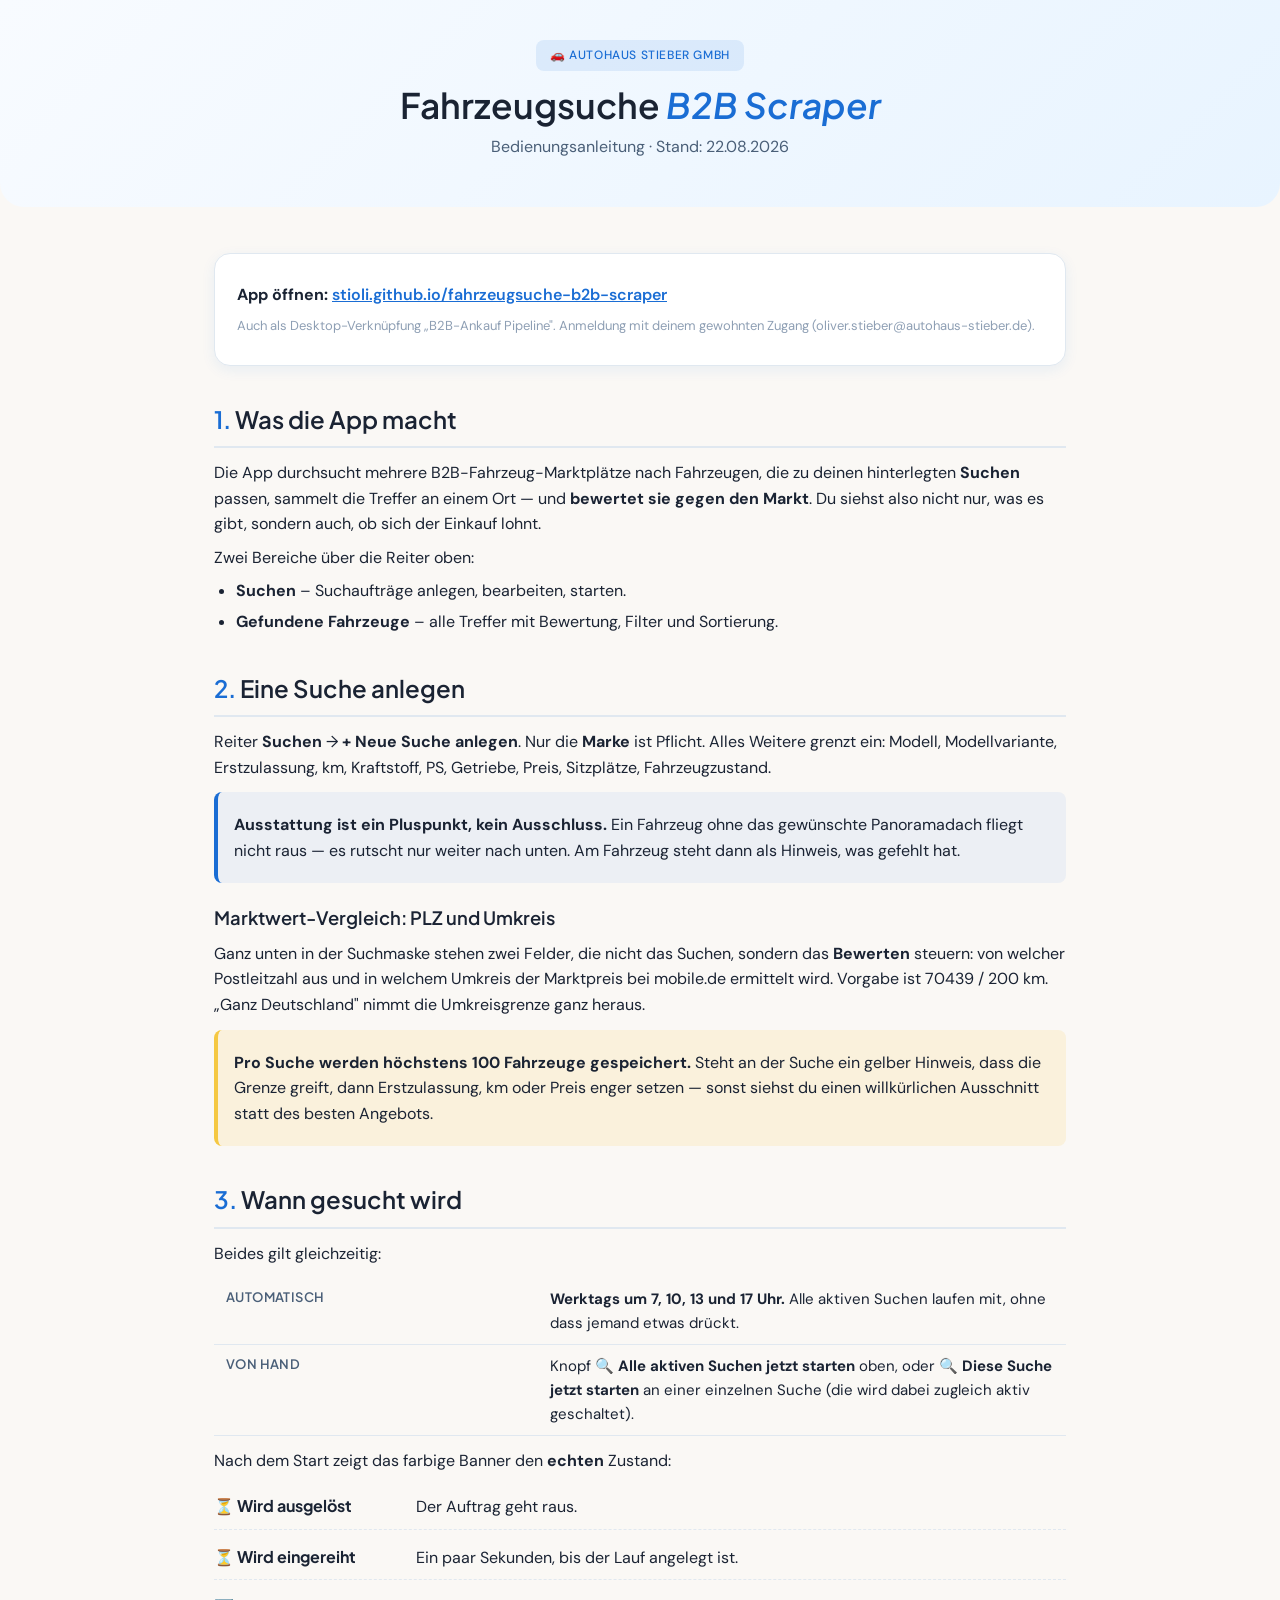
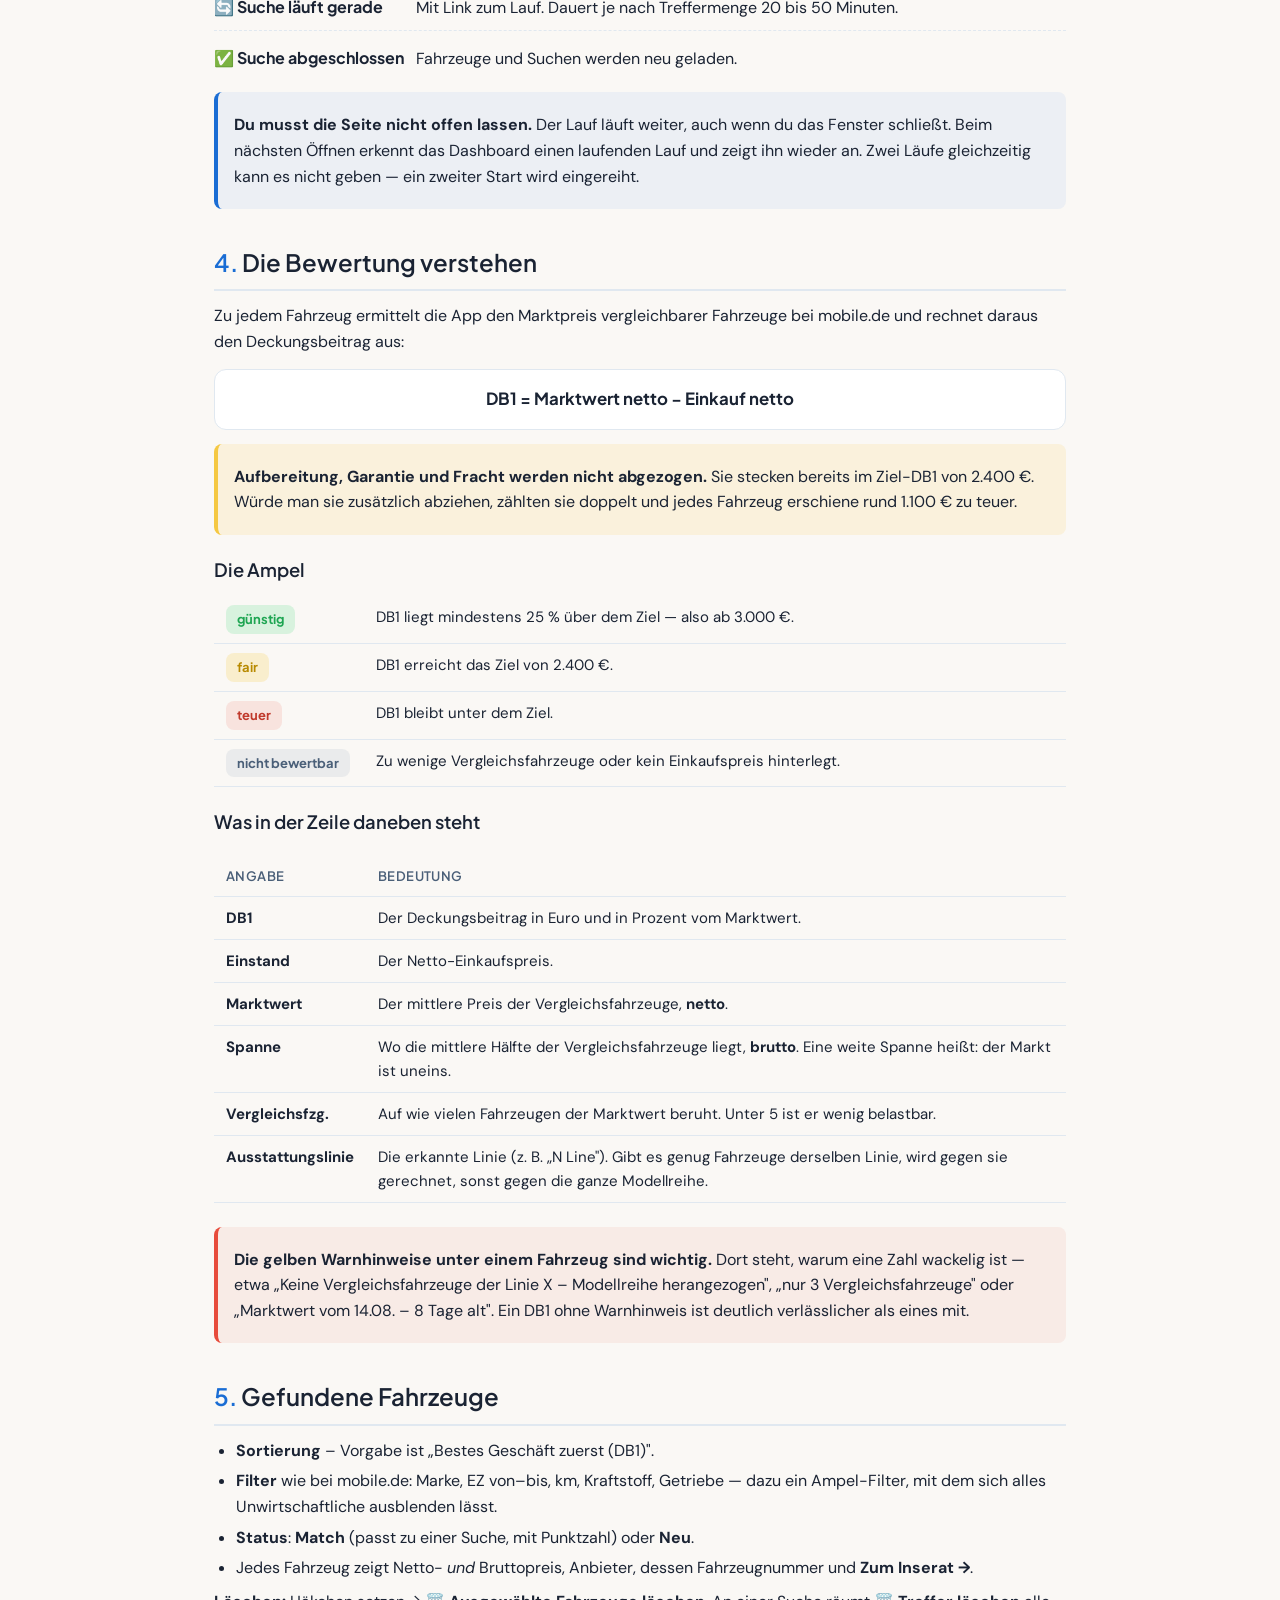
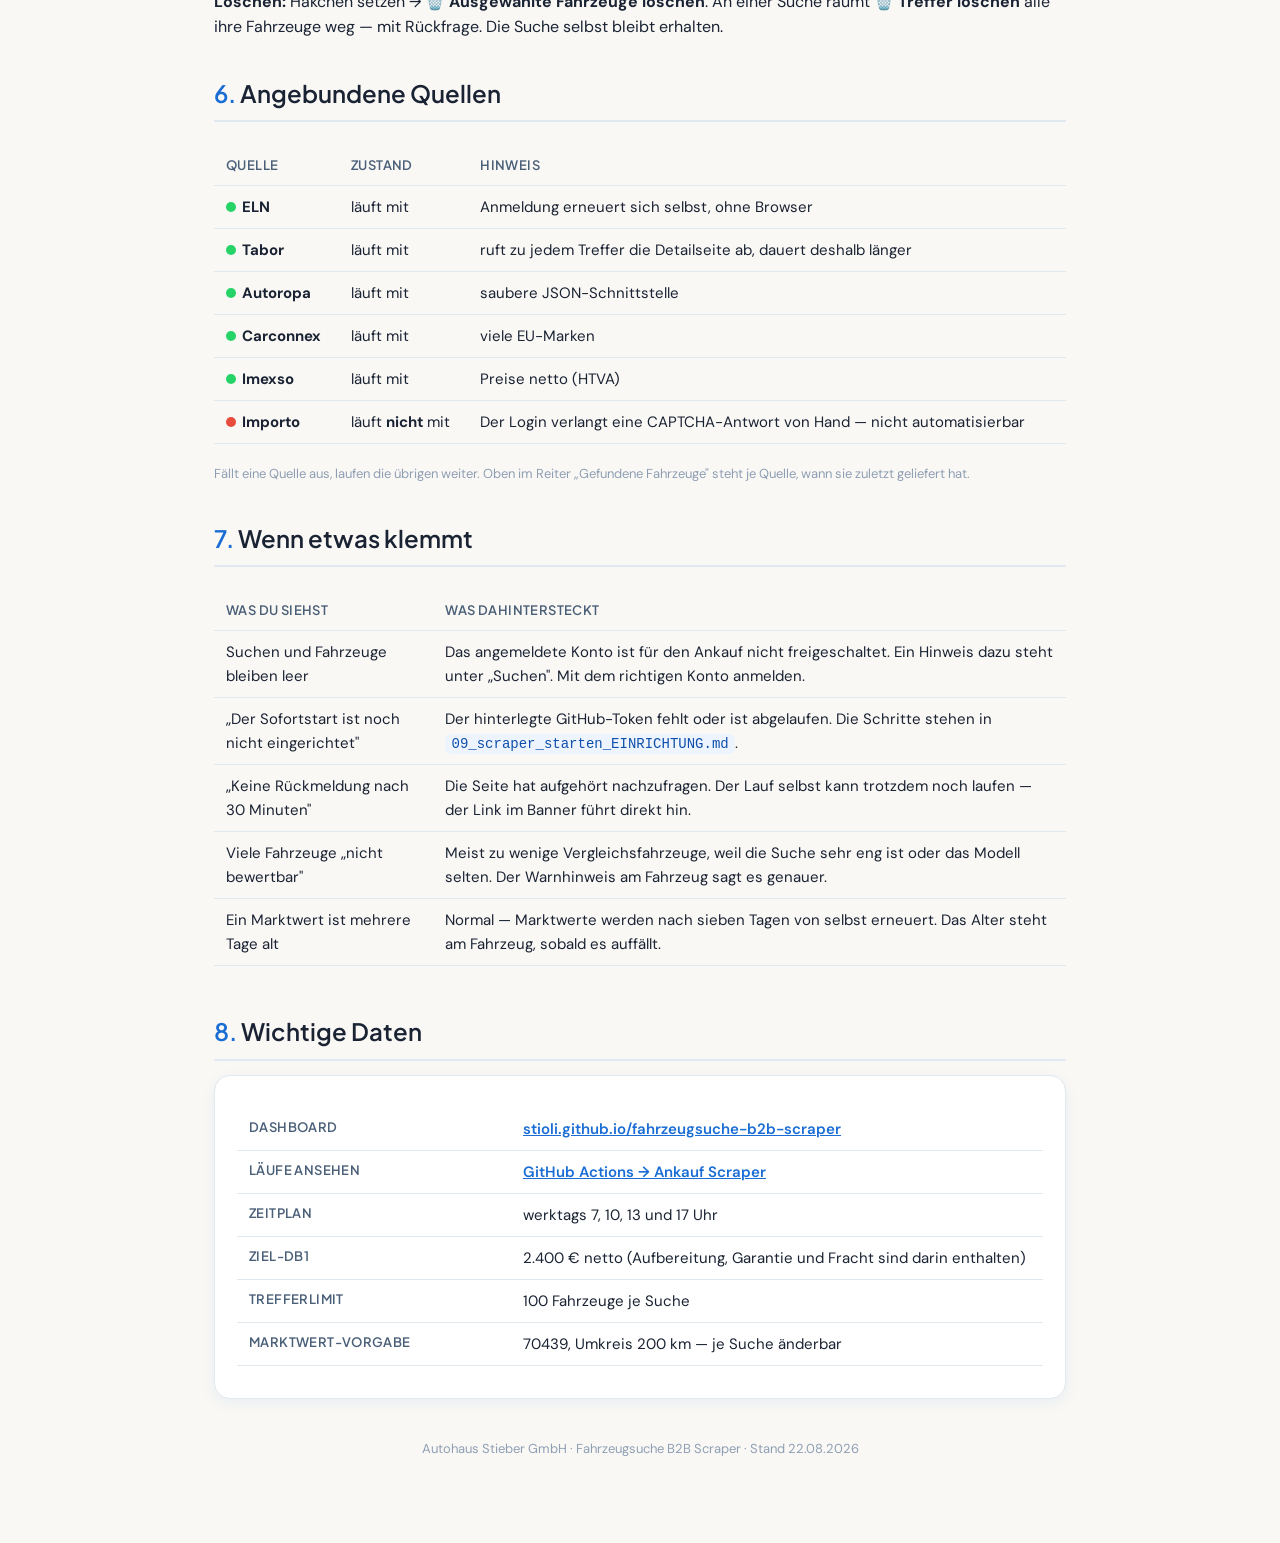
==== ANLEITUNG.html @ 5f30e89c "Bedienungsanleitung auf den Stand von heute gebracht Die Anleitung stammte vom 03.07.2026 und war an" ====
<!DOCTYPE html>
<html lang="de">
<head>
<meta charset="utf-8">
<meta name="viewport" content="width=device-width, initial-scale=1">
<title>Anleitung &middot; Fahrzeugsuche B2B Scraper</title>
<link rel="preconnect" href="https://fonts.googleapis.com">
<link rel="preconnect" href="https://fonts.gstatic.com" crossorigin>
<link href="https://fonts.googleapis.com/css2?family=Plus+Jakarta+Sans:wght@400;500;600;700&family=DM+Sans:wght@400;500;600;700&display=swap" rel="stylesheet">
<style>
:root{--accent:#1A6DD4;--accent-dark:#0D4FAB;--ink:#1A2333;--sub:#4A5F78;--light:#8E9FB4;--border:#E0E8F0;--workshop:#E74C3C;--green:#25D366;--gold:#F5C842;
--fh:'Plus Jakarta Sans',system-ui,sans-serif;--fb:'DM Sans',system-ui,sans-serif;}
*{box-sizing:border-box;margin:0;padding:0}
body{font-family:var(--fb);font-size:16px;line-height:1.6;color:var(--ink);background:#FAF8F5;padding:0 0 60px}
.wrap{max-width:900px;margin:0 auto;padding:24px}
header{background:linear-gradient(135deg,#F8FBFF 0%,#E8F4FF 100%);border-radius:0 0 24px 24px;padding:40px 24px;text-align:center;margin-bottom:8px}
h1{font-family:var(--fh);font-weight:600;font-size:2.2rem;line-height:1.15}
h1 em{color:var(--accent);font-style:italic}
header p{color:var(--sub);margin-top:8px}
.pill{display:inline-block;background:rgba(26,109,212,0.10);color:var(--accent);font-size:12px;font-weight:500;letter-spacing:0.05em;text-transform:uppercase;padding:6px 14px;border-radius:8px;margin-bottom:14px}
h2{font-family:var(--fh);font-weight:600;font-size:1.5rem;margin:34px 0 12px;padding-bottom:8px;border-bottom:2px solid var(--border)}
h2 .n{color:var(--accent)}
h3{font-family:var(--fh);font-weight:600;font-size:1.15rem;margin:20px 0 8px}
p{margin:8px 0}
ul,ol{margin:8px 0 8px 22px}
li{margin:5px 0}
.card{background:#fff;border:1px solid var(--border);border-radius:16px;box-shadow:0 4px 14px rgba(26,109,212,0.08);padding:20px 22px;margin:14px 0}
a{color:var(--accent);font-weight:600}
code{background:#EEF4FD;color:var(--accent-dark);font-family:Consolas,monospace;font-size:14px;padding:2px 6px;border-radius:6px}
table{width:100%;border-collapse:collapse;margin:12px 0;font-size:15px}
.scroll{overflow-x:auto}
th,td{text-align:left;padding:9px 12px;border-bottom:1px solid var(--border);vertical-align:top}
th{font-family:var(--fh);font-weight:600;color:var(--sub);font-size:13px;text-transform:uppercase;letter-spacing:0.03em}
.dot{display:inline-block;width:10px;height:10px;border-radius:50%;margin-right:6px}
.g{background:var(--green)}.o{background:var(--gold)}.r{background:var(--workshop)}
.box-blue{background:rgba(26,109,212,0.06);border-left:4px solid var(--accent);border-radius:8px;padding:12px 16px;margin:12px 0}
.box-warn{background:rgba(245,200,66,0.14);border-left:4px solid var(--gold);border-radius:8px;padding:12px 16px;margin:12px 0}
.box-red{background:rgba(231,76,60,0.08);border-left:4px solid var(--workshop);border-radius:8px;padding:12px 16px;margin:12px 0}
.btn{display:inline-block;background:var(--accent);color:#fff;font-family:var(--fh);font-weight:700;border-radius:12px;padding:12px 22px;text-decoration:none;margin:8px 0}
.muted{color:var(--light);font-size:13px}
footer{text-align:center;color:var(--light);font-size:13px;margin-top:40px}
.ampel{display:inline-block;font-family:var(--fh);font-weight:700;font-size:13px;border-radius:8px;padding:4px 11px;white-space:nowrap}
.a-g{background:rgba(37,211,102,0.16);color:#1EA552}
.a-f{background:rgba(245,200,66,0.22);color:#B88A00}
.a-t{background:rgba(231,76,60,0.12);color:#C0392B}
.a-u{background:rgba(142,159,180,0.15);color:var(--sub)}
.formel{font-family:var(--fh);font-weight:700;font-size:1.05rem;text-align:center;background:#fff;border:1px solid var(--border);border-radius:12px;padding:16px;margin:14px 0}
.ablauf{list-style:none;margin:10px 0 0;padding:0}
.ablauf li{display:flex;gap:12px;align-items:baseline;padding:9px 0;border-bottom:1px dashed var(--border)}
.ablauf li:last-child{border-bottom:none}
.ablauf b{font-family:var(--fh);min-width:190px;white-space:nowrap}
</style>
</head>
<body>

<header>
  <div class="pill">&#128663; Autohaus Stieber GmbH</div>
  <h1>Fahrzeugsuche <em>B2B Scraper</em></h1>
  <p>Bedienungsanleitung &middot; Stand: 22.08.2026</p>
</header>

<div class="wrap">

  <div class="card">
    <p><b>App öffnen:</b> <a href="https://stioli.github.io/fahrzeugsuche-b2b-scraper/">stioli.github.io/fahrzeugsuche-b2b-scraper</a></p>
    <p class="muted">Auch als Desktop-Verknüpfung „B2B-Ankauf Pipeline". Anmeldung mit deinem gewohnten Zugang (oliver.stieber@autohaus-stieber.de).</p>
  </div>

  <h2><span class="n">1.</span> Was die App macht</h2>
  <p>Die App durchsucht mehrere B2B-Fahrzeug-Marktplätze nach Fahrzeugen, die zu deinen
     hinterlegten <b>Suchen</b> passen, sammelt die Treffer an einem Ort — und <b>bewertet sie
     gegen den Markt</b>. Du siehst also nicht nur, was es gibt, sondern auch, ob sich der
     Einkauf lohnt.</p>
  <p>Zwei Bereiche über die Reiter oben:</p>
  <ul>
    <li><b>Suchen</b> – Suchaufträge anlegen, bearbeiten, starten.</li>
    <li><b>Gefundene Fahrzeuge</b> – alle Treffer mit Bewertung, Filter und Sortierung.</li>
  </ul>

  <h2><span class="n">2.</span> Eine Suche anlegen</h2>
  <p>Reiter <b>Suchen</b> → <b>+ Neue Suche anlegen</b>. Nur die <b>Marke</b> ist Pflicht.
     Alles Weitere grenzt ein: Modell, Modellvariante, Erstzulassung, km, Kraftstoff, PS,
     Getriebe, Preis, Sitzplätze, Fahrzeugzustand.</p>

  <div class="box-blue">
    <p><b>Ausstattung ist ein Pluspunkt, kein Ausschluss.</b> Ein Fahrzeug ohne das gewünschte
       Panoramadach fliegt nicht raus — es rutscht nur weiter nach unten. Am Fahrzeug steht
       dann als Hinweis, was gefehlt hat.</p>
  </div>

  <h3>Marktwert-Vergleich: PLZ und Umkreis</h3>
  <p>Ganz unten in der Suchmaske stehen zwei Felder, die nicht das Suchen, sondern das
     <b>Bewerten</b> steuern: von welcher Postleitzahl aus und in welchem Umkreis der Marktpreis
     bei mobile.de ermittelt wird. Vorgabe ist 70439 / 200 km. „Ganz Deutschland" nimmt die
     Umkreisgrenze ganz heraus.</p>

  <div class="box-warn">
    <p><b>Pro Suche werden höchstens 100 Fahrzeuge gespeichert.</b> Steht an der Suche ein
       gelber Hinweis, dass die Grenze greift, dann Erstzulassung, km oder Preis enger setzen —
       sonst siehst du einen willkürlichen Ausschnitt statt des besten Angebots.</p>
  </div>

  <h2><span class="n">3.</span> Wann gesucht wird</h2>
  <p>Beides gilt gleichzeitig:</p>

  <table>
    <tr>
      <th style="width:38%">Automatisch</th>
      <td><b>Werktags um 7, 10, 13 und 17 Uhr.</b> Alle aktiven Suchen laufen mit, ohne dass
          jemand etwas drückt.</td>
    </tr>
    <tr>
      <th>Von Hand</th>
      <td>Knopf <b>🔍 Alle aktiven Suchen jetzt starten</b> oben, oder
          <b>🔍 Diese Suche jetzt starten</b> an einer einzelnen Suche (die wird dabei zugleich
          aktiv geschaltet).</td>
    </tr>
  </table>

  <p>Nach dem Start zeigt das farbige Banner den <b>echten</b> Zustand:</p>
  <ul class="ablauf">
    <li><b>⏳ Wird ausgelöst</b> <span>Der Auftrag geht raus.</span></li>
    <li><b>⏳ Wird eingereiht</b> <span>Ein paar Sekunden, bis der Lauf angelegt ist.</span></li>
    <li><b>🔄 Suche läuft gerade</b> <span>Mit Link zum Lauf. Dauert je nach Treffermenge 20 bis 50 Minuten.</span></li>
    <li><b>✅ Suche abgeschlossen</b> <span>Fahrzeuge und Suchen werden neu geladen.</span></li>
  </ul>

  <div class="box-blue">
    <p><b>Du musst die Seite nicht offen lassen.</b> Der Lauf läuft weiter, auch wenn du das
       Fenster schließt. Beim nächsten Öffnen erkennt das Dashboard einen laufenden Lauf und
       zeigt ihn wieder an. Zwei Läufe gleichzeitig kann es nicht geben — ein zweiter Start
       wird eingereiht.</p>
  </div>

  <h2><span class="n">4.</span> Die Bewertung verstehen</h2>
  <p>Zu jedem Fahrzeug ermittelt die App den Marktpreis vergleichbarer Fahrzeuge bei mobile.de
     und rechnet daraus den Deckungsbeitrag aus:</p>

  <div class="formel">DB1 = Marktwert netto &minus; Einkauf netto</div>

  <div class="box-warn">
    <p><b>Aufbereitung, Garantie und Fracht werden nicht abgezogen.</b> Sie stecken bereits im
       Ziel-DB1 von 2.400 €. Würde man sie zusätzlich abziehen, zählten sie doppelt und jedes
       Fahrzeug erschiene rund 1.100 € zu teuer.</p>
  </div>

  <h3>Die Ampel</h3>
  <table>
    <tr><td style="width:150px"><span class="ampel a-g">günstig</span></td>
        <td>DB1 liegt mindestens 25 % über dem Ziel — also ab 3.000 €.</td></tr>
    <tr><td><span class="ampel a-f">fair</span></td>
        <td>DB1 erreicht das Ziel von 2.400 €.</td></tr>
    <tr><td><span class="ampel a-t">teuer</span></td>
        <td>DB1 bleibt unter dem Ziel.</td></tr>
    <tr><td><span class="ampel a-u">nicht bewertbar</span></td>
        <td>Zu wenige Vergleichsfahrzeuge oder kein Einkaufspreis hinterlegt.</td></tr>
  </table>

  <h3>Was in der Zeile daneben steht</h3>
  <div class="scroll">
  <table>
    <tr><th>Angabe</th><th>Bedeutung</th></tr>
    <tr><td><b>DB1</b></td><td>Der Deckungsbeitrag in Euro und in Prozent vom Marktwert.</td></tr>
    <tr><td><b>Einstand</b></td><td>Der Netto-Einkaufspreis.</td></tr>
    <tr><td><b>Marktwert</b></td><td>Der mittlere Preis der Vergleichsfahrzeuge, <b>netto</b>.</td></tr>
    <tr><td><b>Spanne</b></td><td>Wo die mittlere Hälfte der Vergleichsfahrzeuge liegt, <b>brutto</b>. Eine weite Spanne heißt: der Markt ist uneins.</td></tr>
    <tr><td><b>Vergleichsfzg.</b></td><td>Auf wie vielen Fahrzeugen der Marktwert beruht. Unter 5 ist er wenig belastbar.</td></tr>
    <tr><td><b>Ausstattungslinie</b></td><td>Die erkannte Linie (z. B. „N Line"). Gibt es genug Fahrzeuge derselben Linie, wird gegen sie gerechnet, sonst gegen die ganze Modellreihe.</td></tr>
  </table>
  </div>

  <div class="box-red">
    <p><b>Die gelben Warnhinweise unter einem Fahrzeug sind wichtig.</b> Dort steht, warum
       eine Zahl wackelig ist — etwa „Keine Vergleichsfahrzeuge der Linie X – Modellreihe
       herangezogen", „nur 3 Vergleichsfahrzeuge" oder „Marktwert vom 14.08. – 8 Tage alt".
       Ein DB1 ohne Warnhinweis ist deutlich verlässlicher als eines mit.</p>
  </div>

  <h2><span class="n">5.</span> Gefundene Fahrzeuge</h2>
  <ul>
    <li><b>Sortierung</b> – Vorgabe ist „Bestes Geschäft zuerst (DB1)".</li>
    <li><b>Filter</b> wie bei mobile.de: Marke, EZ von–bis, km, Kraftstoff, Getriebe — dazu ein
        Ampel-Filter, mit dem sich alles Unwirtschaftliche ausblenden lässt.</li>
    <li><b>Status</b>: <b>Match</b> (passt zu einer Suche, mit Punktzahl) oder <b>Neu</b>.</li>
    <li>Jedes Fahrzeug zeigt Netto- <em>und</em> Bruttopreis, Anbieter, dessen Fahrzeugnummer
        und <b>Zum Inserat →</b>.</li>
  </ul>
  <p><b>Löschen:</b> Häkchen setzen → <b>🗑️ Ausgewählte Fahrzeuge löschen</b>. An einer Suche
     räumt <b>🗑️ Treffer löschen</b> alle ihre Fahrzeuge weg — mit Rückfrage. Die Suche selbst
     bleibt erhalten.</p>

  <h2><span class="n">6.</span> Angebundene Quellen</h2>
  <div class="scroll">
  <table>
    <tr><th>Quelle</th><th>Zustand</th><th>Hinweis</th></tr>
    <tr><td><span class="dot g"></span><b>ELN</b></td><td>läuft mit</td><td>Anmeldung erneuert sich selbst, ohne Browser</td></tr>
    <tr><td><span class="dot g"></span><b>Tabor</b></td><td>läuft mit</td><td>ruft zu jedem Treffer die Detailseite ab, dauert deshalb länger</td></tr>
    <tr><td><span class="dot g"></span><b>Autoropa</b></td><td>läuft mit</td><td>saubere JSON-Schnittstelle</td></tr>
    <tr><td><span class="dot g"></span><b>Carconnex</b></td><td>läuft mit</td><td>viele EU-Marken</td></tr>
    <tr><td><span class="dot g"></span><b>Imexso</b></td><td>läuft mit</td><td>Preise netto (HTVA)</td></tr>
    <tr><td><span class="dot r"></span><b>Importo</b></td><td>läuft <b>nicht</b> mit</td><td>Der Login verlangt eine CAPTCHA-Antwort von Hand — nicht automatisierbar</td></tr>
  </table>
  </div>
  <p class="muted">Fällt eine Quelle aus, laufen die übrigen weiter. Oben im Reiter „Gefundene
     Fahrzeuge" steht je Quelle, wann sie zuletzt geliefert hat.</p>

  <h2><span class="n">7.</span> Wenn etwas klemmt</h2>
  <div class="scroll">
  <table>
    <tr><th>Was du siehst</th><th>Was dahintersteckt</th></tr>
    <tr><td>Suchen und Fahrzeuge bleiben leer</td>
        <td>Das angemeldete Konto ist für den Ankauf nicht freigeschaltet. Ein Hinweis dazu
            steht unter „Suchen". Mit dem richtigen Konto anmelden.</td></tr>
    <tr><td>„Der Sofortstart ist noch nicht eingerichtet"</td>
        <td>Der hinterlegte GitHub-Token fehlt oder ist abgelaufen. Die Schritte stehen in
            <code>09_scraper_starten_EINRICHTUNG.md</code>.</td></tr>
    <tr><td>„Keine Rückmeldung nach 30 Minuten"</td>
        <td>Die Seite hat aufgehört nachzufragen. Der Lauf selbst kann trotzdem noch laufen —
            der Link im Banner führt direkt hin.</td></tr>
    <tr><td>Viele Fahrzeuge „nicht bewertbar"</td>
        <td>Meist zu wenige Vergleichsfahrzeuge, weil die Suche sehr eng ist oder das Modell
            selten. Der Warnhinweis am Fahrzeug sagt es genauer.</td></tr>
    <tr><td>Ein Marktwert ist mehrere Tage alt</td>
        <td>Normal — Marktwerte werden nach sieben Tagen von selbst erneuert. Das Alter steht
            am Fahrzeug, sobald es auffällt.</td></tr>
  </table>
  </div>

  <h2><span class="n">8.</span> Wichtige Daten</h2>
  <div class="card">
    <table>
      <tr><th style="width:34%">Dashboard</th><td><a href="https://stioli.github.io/fahrzeugsuche-b2b-scraper/">stioli.github.io/fahrzeugsuche-b2b-scraper</a></td></tr>
      <tr><th>Läufe ansehen</th><td><a href="https://github.com/Stioli/claude-ki/actions/workflows/ankauf-scraper.yml">GitHub Actions → Ankauf Scraper</a></td></tr>
      <tr><th>Zeitplan</th><td>werktags 7, 10, 13 und 17 Uhr</td></tr>
      <tr><th>Ziel-DB1</th><td>2.400 € netto (Aufbereitung, Garantie und Fracht sind darin enthalten)</td></tr>
      <tr><th>Trefferlimit</th><td>100 Fahrzeuge je Suche</td></tr>
      <tr><th>Marktwert-Vorgabe</th><td>70439, Umkreis 200 km — je Suche änderbar</td></tr>
    </table>
  </div>

  <footer>
    Autohaus Stieber GmbH &middot; Fahrzeugsuche B2B Scraper &middot; Stand 22.08.2026
  </footer>

</div>
</body>
</html>
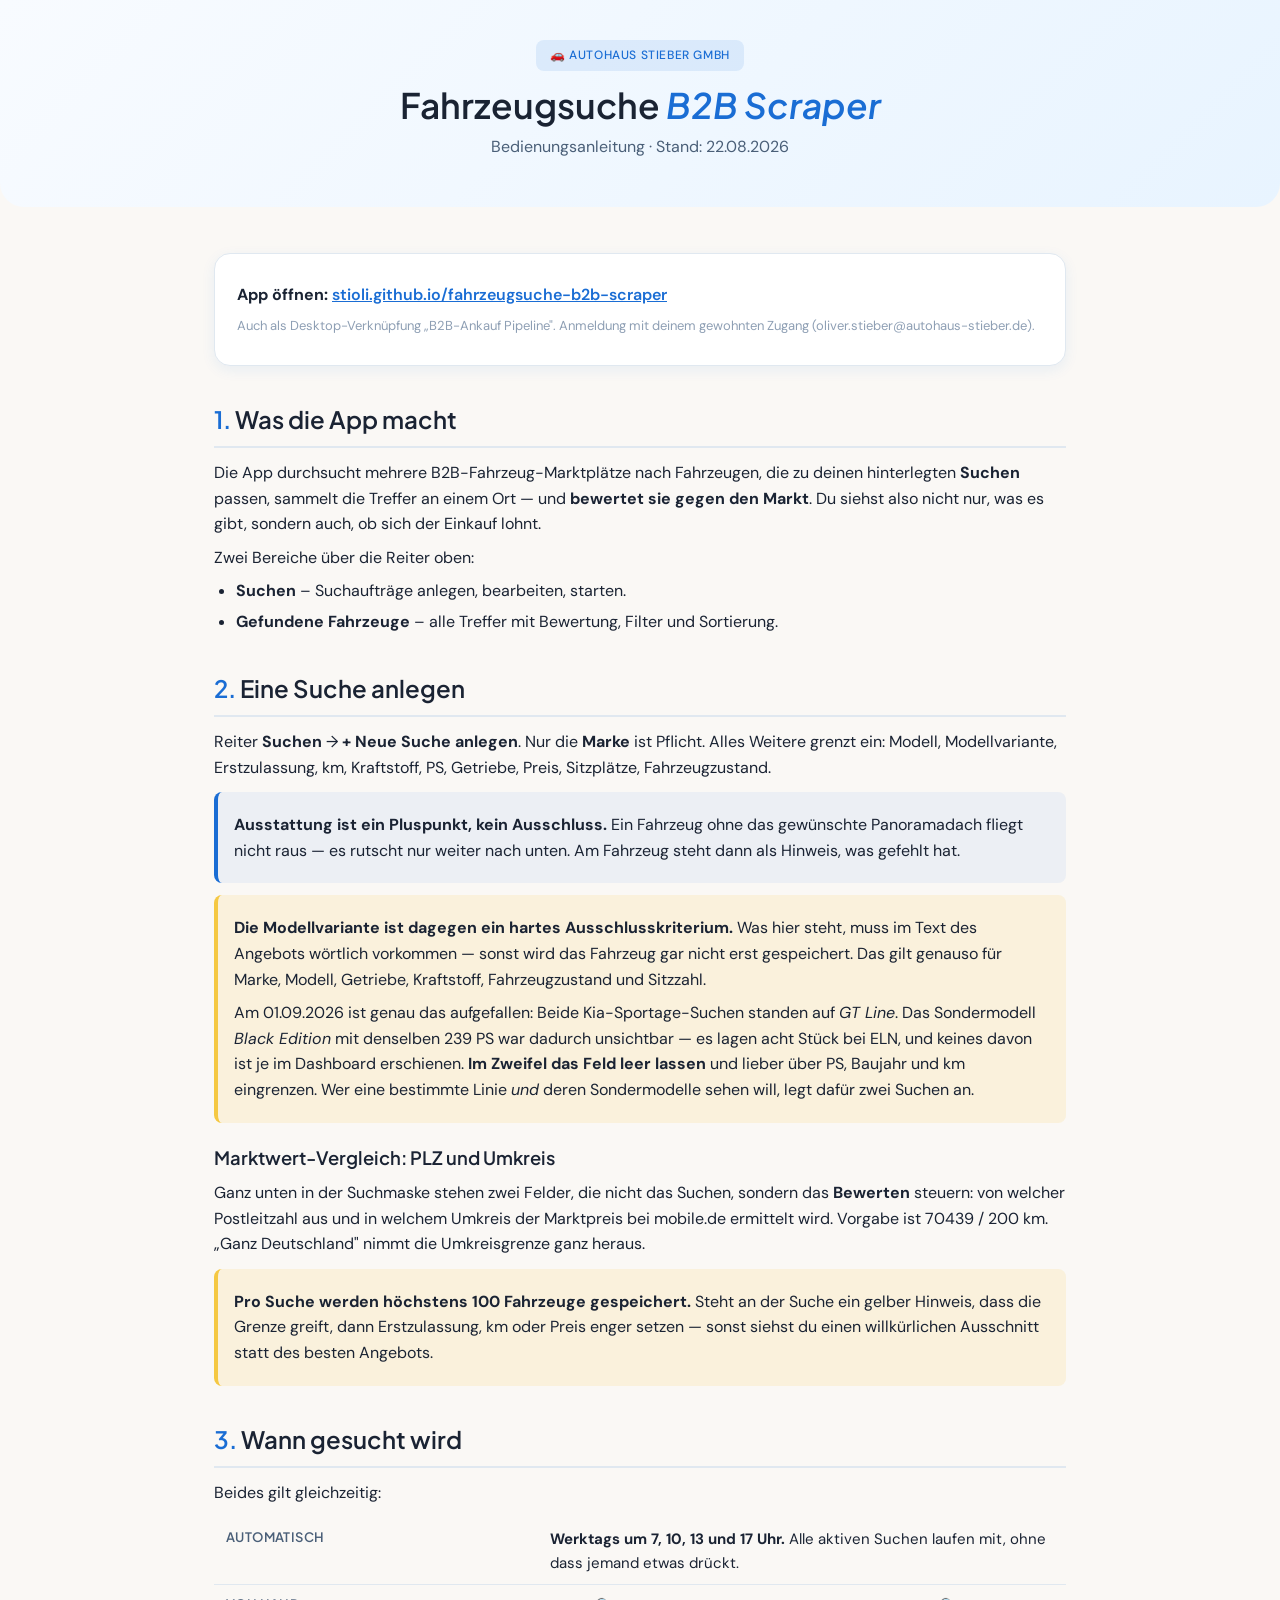
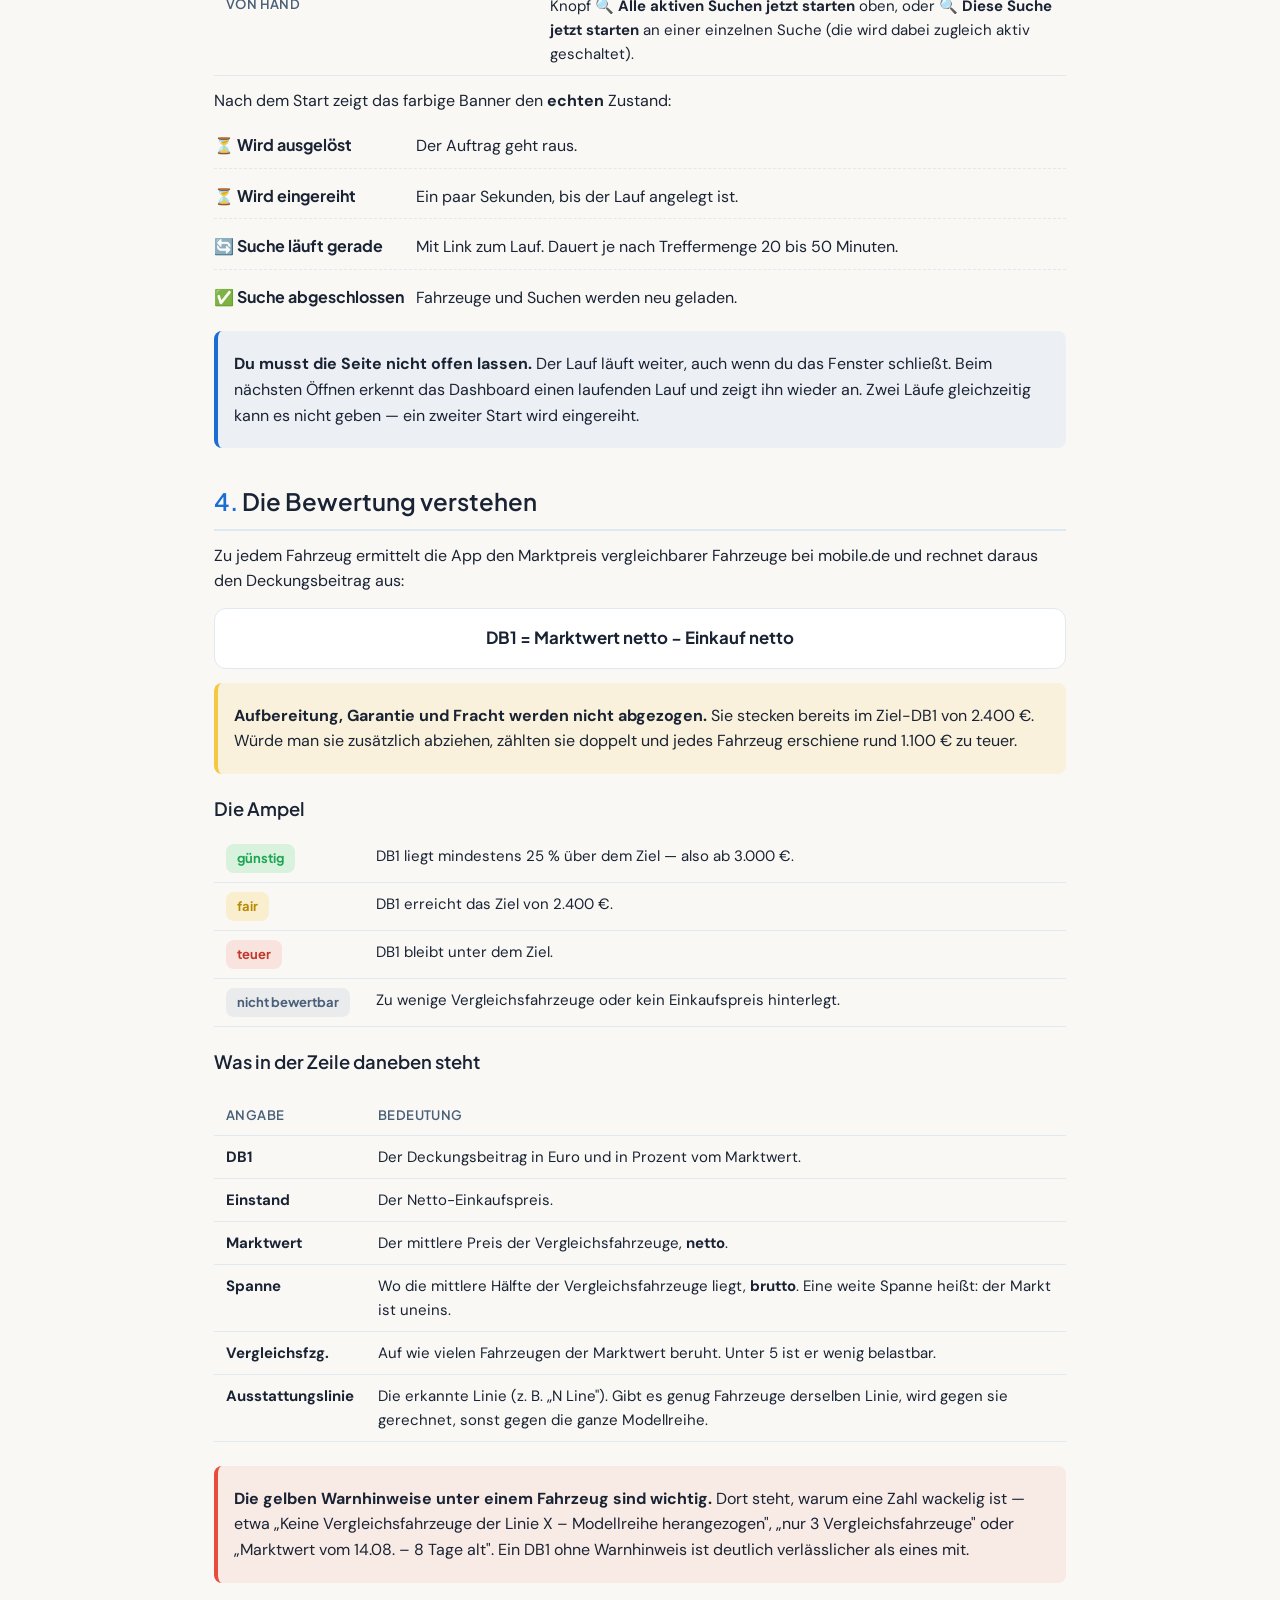
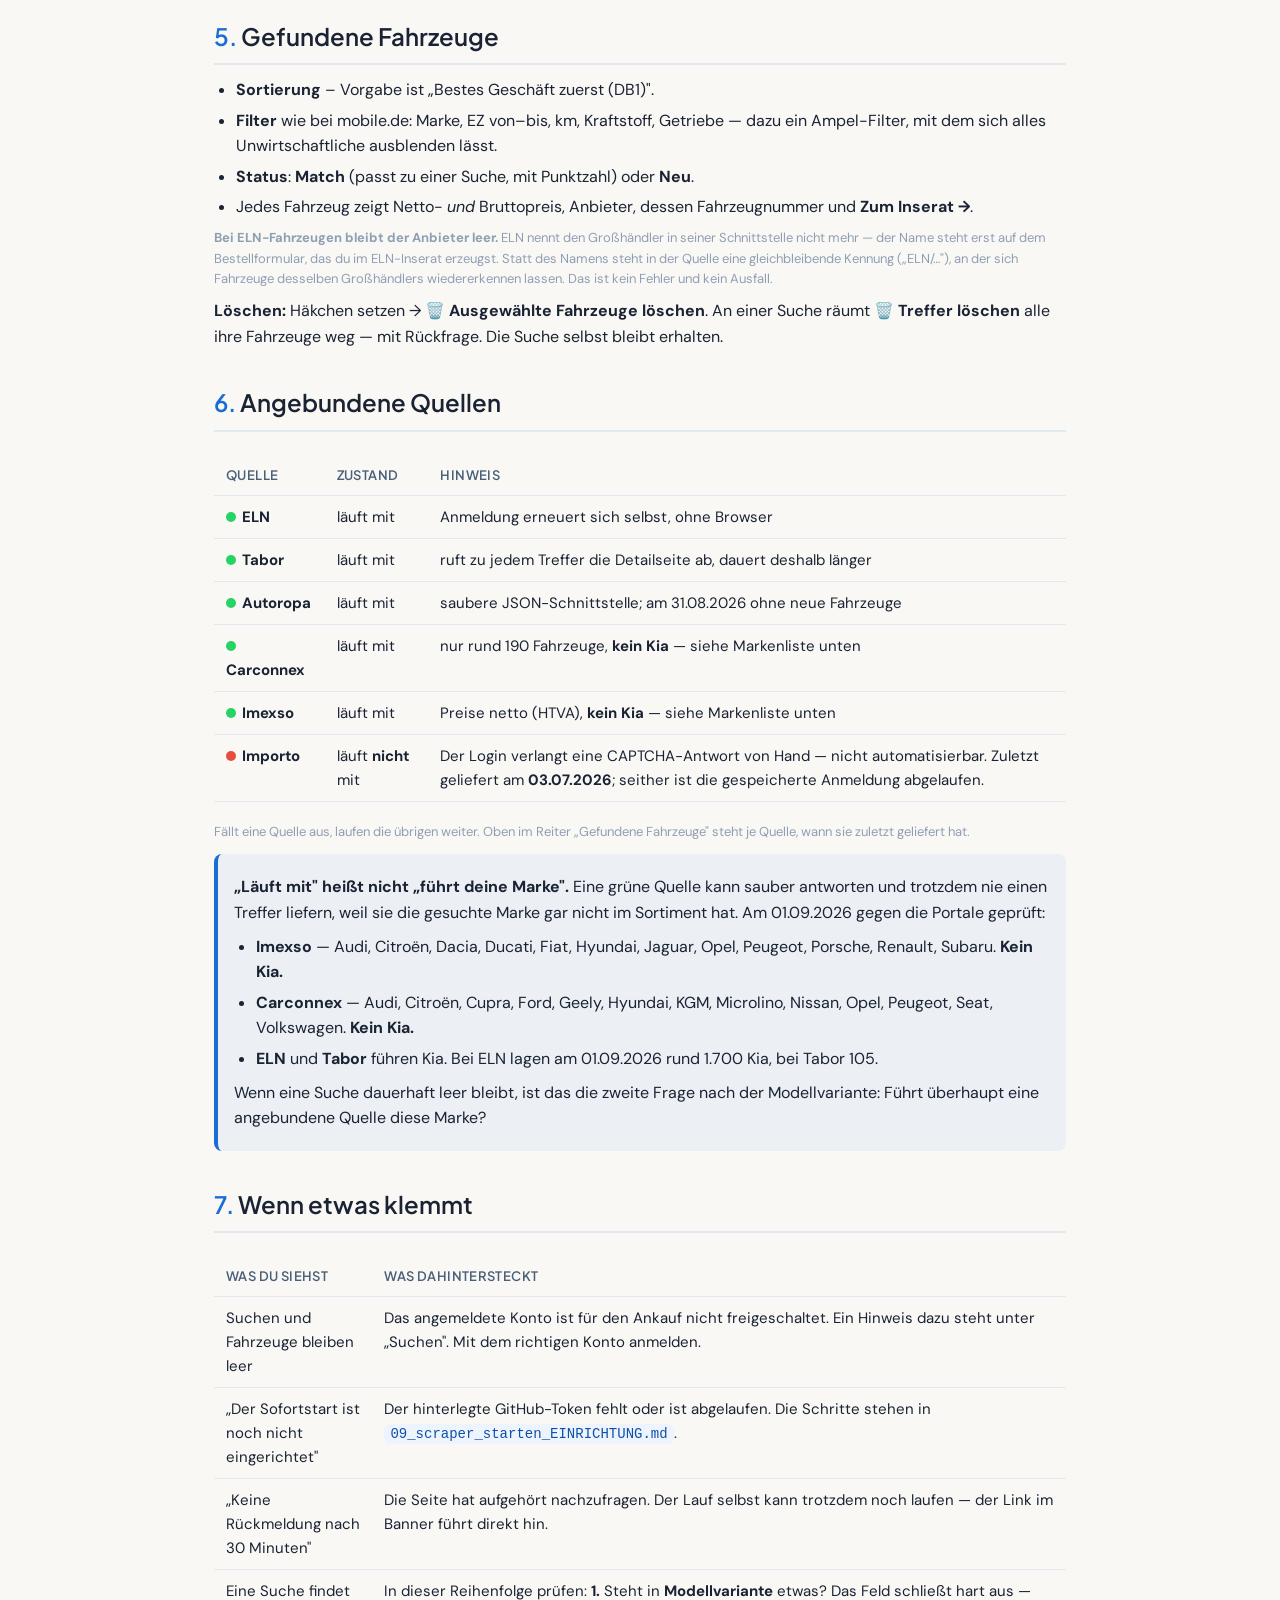
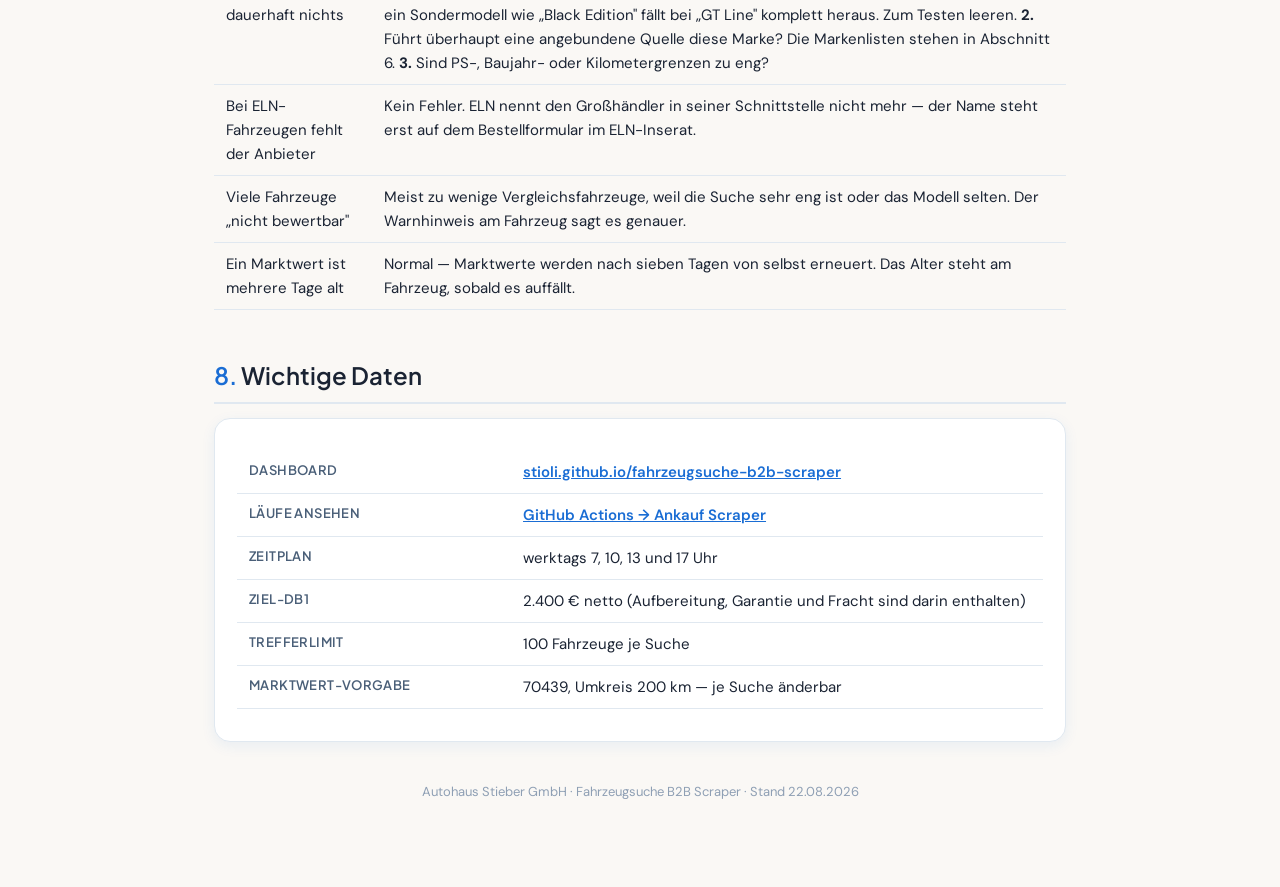
==== commit ee2bf05c: "Modellvariante als harten Ausschluss kenntlich machen Am 01.09. suchte Oliver einen Kia Sportage Bla" ====
--- a/ANLEITUNG.html
+++ b/ANLEITUNG.html
@@ -88,6 +88,19 @@
        dann als Hinweis, was gefehlt hat.</p>
   </div>
 
+  <div class="box-warn">
+    <p><b>Die Modellvariante ist dagegen ein hartes Ausschlusskriterium.</b> Was hier steht,
+       muss im Text des Angebots wörtlich vorkommen — sonst wird das Fahrzeug gar nicht erst
+       gespeichert. Das gilt genauso für Marke, Modell, Getriebe, Kraftstoff, Fahrzeugzustand
+       und Sitzzahl.</p>
+    <p>Am 01.09.2026 ist genau das aufgefallen: Beide Kia-Sportage-Suchen standen auf
+       <i>GT Line</i>. Das Sondermodell <i>Black Edition</i> mit denselben 239 PS war dadurch
+       unsichtbar — es lagen acht Stück bei ELN, und keines davon ist je im Dashboard
+       erschienen. <b>Im Zweifel das Feld leer lassen</b> und lieber über PS, Baujahr und km
+       eingrenzen. Wer eine bestimmte Linie <i>und</i> deren Sondermodelle sehen will, legt
+       dafür zwei Suchen an.</p>
+  </div>
+
   <h3>Marktwert-Vergleich: PLZ und Umkreis</h3>
   <p>Ganz unten in der Suchmaske stehen zwei Felder, die nicht das Suchen, sondern das
      <b>Bewerten</b> steuern: von welcher Postleitzahl aus und in welchem Umkreis der Marktpreis
@@ -185,6 +198,11 @@
     <li>Jedes Fahrzeug zeigt Netto- <em>und</em> Bruttopreis, Anbieter, dessen Fahrzeugnummer
         und <b>Zum Inserat →</b>.</li>
   </ul>
+  <p class="muted"><b>Bei ELN-Fahrzeugen bleibt der Anbieter leer.</b> ELN nennt den
+     Großhändler in seiner Schnittstelle nicht mehr — der Name steht erst auf dem
+     Bestellformular, das du im ELN-Inserat erzeugst. Statt des Namens steht in der Quelle
+     eine gleichbleibende Kennung („ELN/…"), an der sich Fahrzeuge desselben Großhändlers
+     wiedererkennen lassen. Das ist kein Fehler und kein Ausfall.</p>
   <p><b>Löschen:</b> Häkchen setzen → <b>🗑️ Ausgewählte Fahrzeuge löschen</b>. An einer Suche
      räumt <b>🗑️ Treffer löschen</b> alle ihre Fahrzeuge weg — mit Rückfrage. Die Suche selbst
      bleibt erhalten.</p>
@@ -195,14 +213,30 @@
     <tr><th>Quelle</th><th>Zustand</th><th>Hinweis</th></tr>
     <tr><td><span class="dot g"></span><b>ELN</b></td><td>läuft mit</td><td>Anmeldung erneuert sich selbst, ohne Browser</td></tr>
     <tr><td><span class="dot g"></span><b>Tabor</b></td><td>läuft mit</td><td>ruft zu jedem Treffer die Detailseite ab, dauert deshalb länger</td></tr>
-    <tr><td><span class="dot g"></span><b>Autoropa</b></td><td>läuft mit</td><td>saubere JSON-Schnittstelle</td></tr>
-    <tr><td><span class="dot g"></span><b>Carconnex</b></td><td>läuft mit</td><td>viele EU-Marken</td></tr>
-    <tr><td><span class="dot g"></span><b>Imexso</b></td><td>läuft mit</td><td>Preise netto (HTVA)</td></tr>
-    <tr><td><span class="dot r"></span><b>Importo</b></td><td>läuft <b>nicht</b> mit</td><td>Der Login verlangt eine CAPTCHA-Antwort von Hand — nicht automatisierbar</td></tr>
+    <tr><td><span class="dot g"></span><b>Autoropa</b></td><td>läuft mit</td><td>saubere JSON-Schnittstelle; am 31.08.2026 ohne neue Fahrzeuge</td></tr>
+    <tr><td><span class="dot g"></span><b>Carconnex</b></td><td>läuft mit</td><td>nur rund 190 Fahrzeuge, <b>kein Kia</b> — siehe Markenliste unten</td></tr>
+    <tr><td><span class="dot g"></span><b>Imexso</b></td><td>läuft mit</td><td>Preise netto (HTVA), <b>kein Kia</b> — siehe Markenliste unten</td></tr>
+    <tr><td><span class="dot r"></span><b>Importo</b></td><td>läuft <b>nicht</b> mit</td><td>Der Login verlangt eine CAPTCHA-Antwort von Hand — nicht automatisierbar. Zuletzt geliefert am <b>03.07.2026</b>; seither ist die gespeicherte Anmeldung abgelaufen.</td></tr>
   </table>
   </div>
   <p class="muted">Fällt eine Quelle aus, laufen die übrigen weiter. Oben im Reiter „Gefundene
      Fahrzeuge" steht je Quelle, wann sie zuletzt geliefert hat.</p>
+
+  <div class="box-blue">
+    <p><b>„Läuft mit" heißt nicht „führt deine Marke".</b> Eine grüne Quelle kann sauber
+       antworten und trotzdem nie einen Treffer liefern, weil sie die gesuchte Marke gar nicht
+       im Sortiment hat. Am 01.09.2026 gegen die Portale geprüft:</p>
+    <ul>
+      <li><b>Imexso</b> — Audi, Citroën, Dacia, Ducati, Fiat, Hyundai, Jaguar, Opel, Peugeot,
+          Porsche, Renault, Subaru. <b>Kein Kia.</b></li>
+      <li><b>Carconnex</b> — Audi, Citroën, Cupra, Ford, Geely, Hyundai, KGM, Microlino,
+          Nissan, Opel, Peugeot, Seat, Volkswagen. <b>Kein Kia.</b></li>
+      <li><b>ELN</b> und <b>Tabor</b> führen Kia. Bei ELN lagen am 01.09.2026 rund 1.700 Kia,
+          bei Tabor 105.</li>
+    </ul>
+    <p>Wenn eine Suche dauerhaft leer bleibt, ist das die zweite Frage nach der Modellvariante:
+       Führt überhaupt eine angebundene Quelle diese Marke?</p>
+  </div>
 
   <h2><span class="n">7.</span> Wenn etwas klemmt</h2>
   <div class="scroll">
@@ -217,6 +251,15 @@
     <tr><td>„Keine Rückmeldung nach 30 Minuten"</td>
         <td>Die Seite hat aufgehört nachzufragen. Der Lauf selbst kann trotzdem noch laufen —
             der Link im Banner führt direkt hin.</td></tr>
+    <tr><td>Eine Suche findet dauerhaft nichts</td>
+        <td>In dieser Reihenfolge prüfen: <b>1.</b> Steht in <b>Modellvariante</b> etwas? Das
+            Feld schließt hart aus — ein Sondermodell wie „Black Edition" fällt bei „GT Line"
+            komplett heraus. Zum Testen leeren. <b>2.</b> Führt überhaupt eine angebundene
+            Quelle diese Marke? Die Markenlisten stehen in Abschnitt 6. <b>3.</b> Sind PS-,
+            Baujahr- oder Kilometergrenzen zu eng?</td></tr>
+    <tr><td>Bei ELN-Fahrzeugen fehlt der Anbieter</td>
+        <td>Kein Fehler. ELN nennt den Großhändler in seiner Schnittstelle nicht mehr — der
+            Name steht erst auf dem Bestellformular im ELN-Inserat.</td></tr>
     <tr><td>Viele Fahrzeuge „nicht bewertbar"</td>
         <td>Meist zu wenige Vergleichsfahrzeuge, weil die Suche sehr eng ist oder das Modell
             selten. Der Warnhinweis am Fahrzeug sagt es genauer.</td></tr>
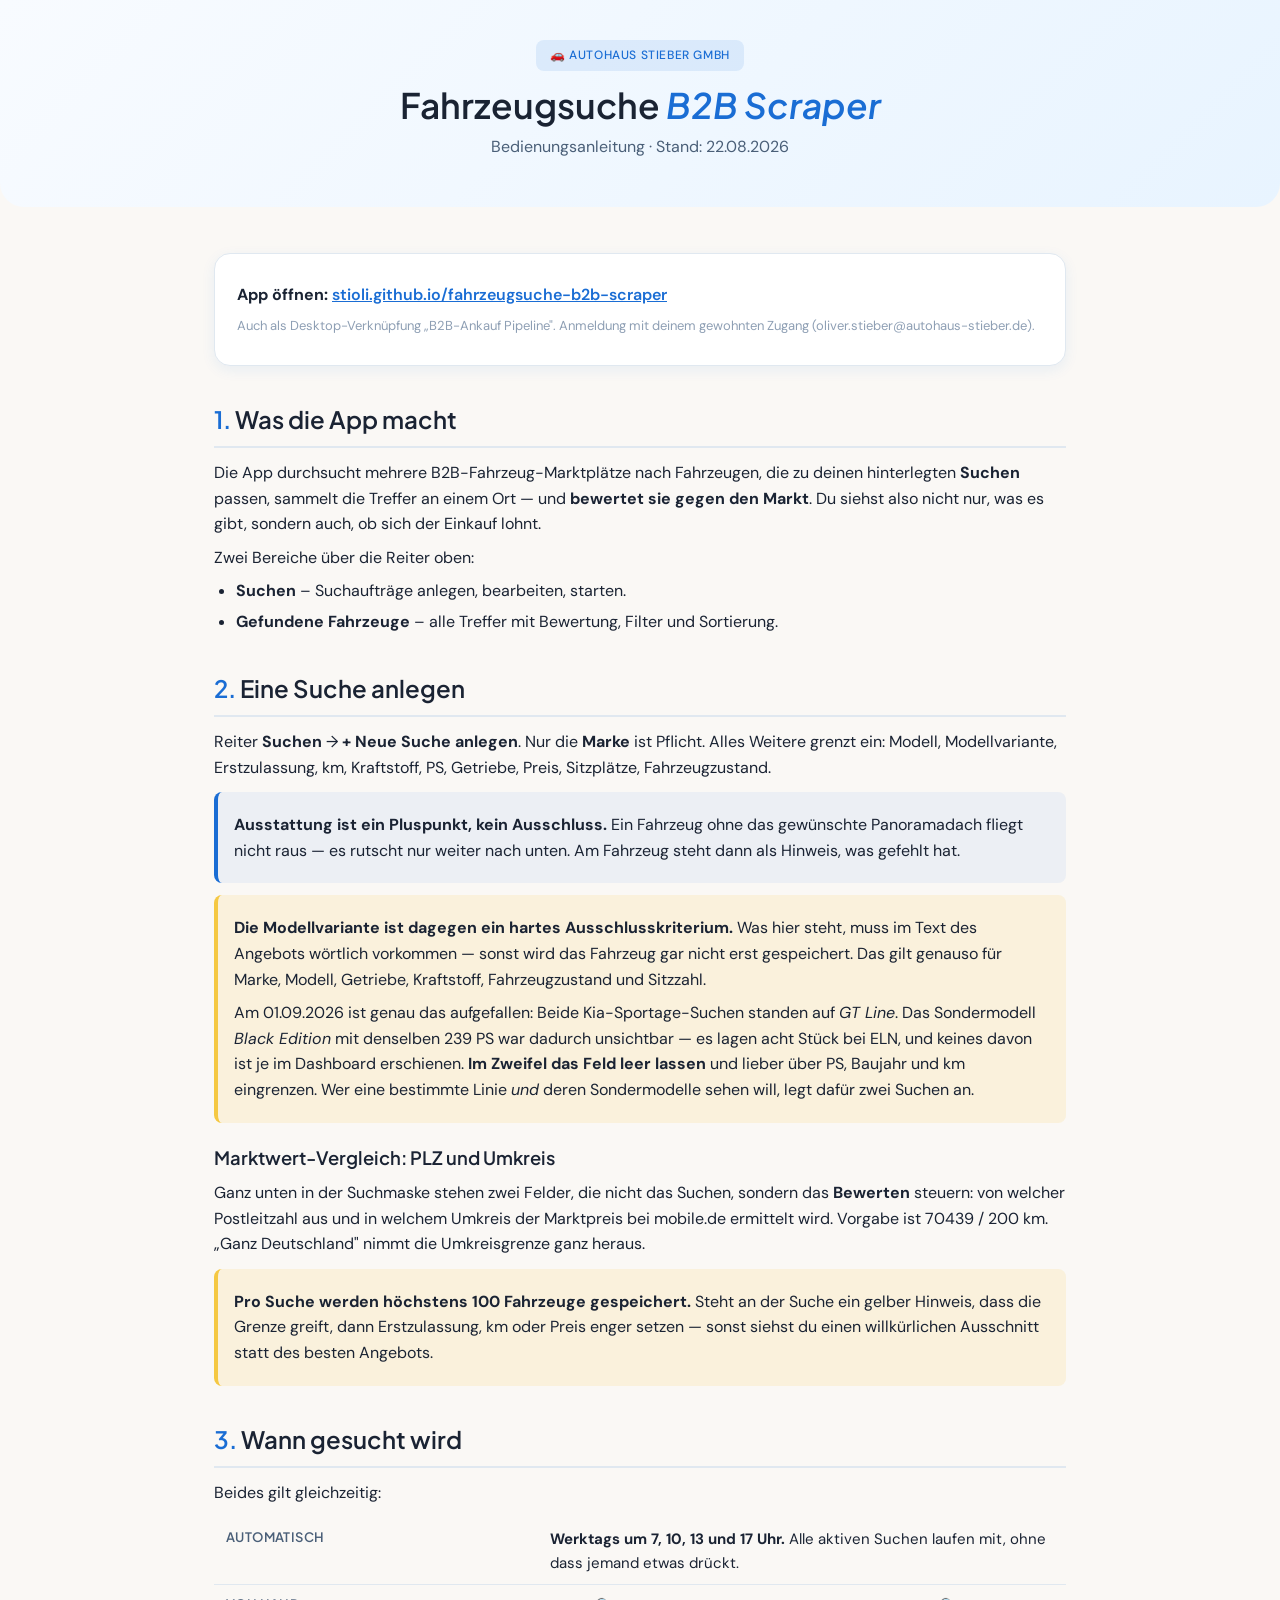
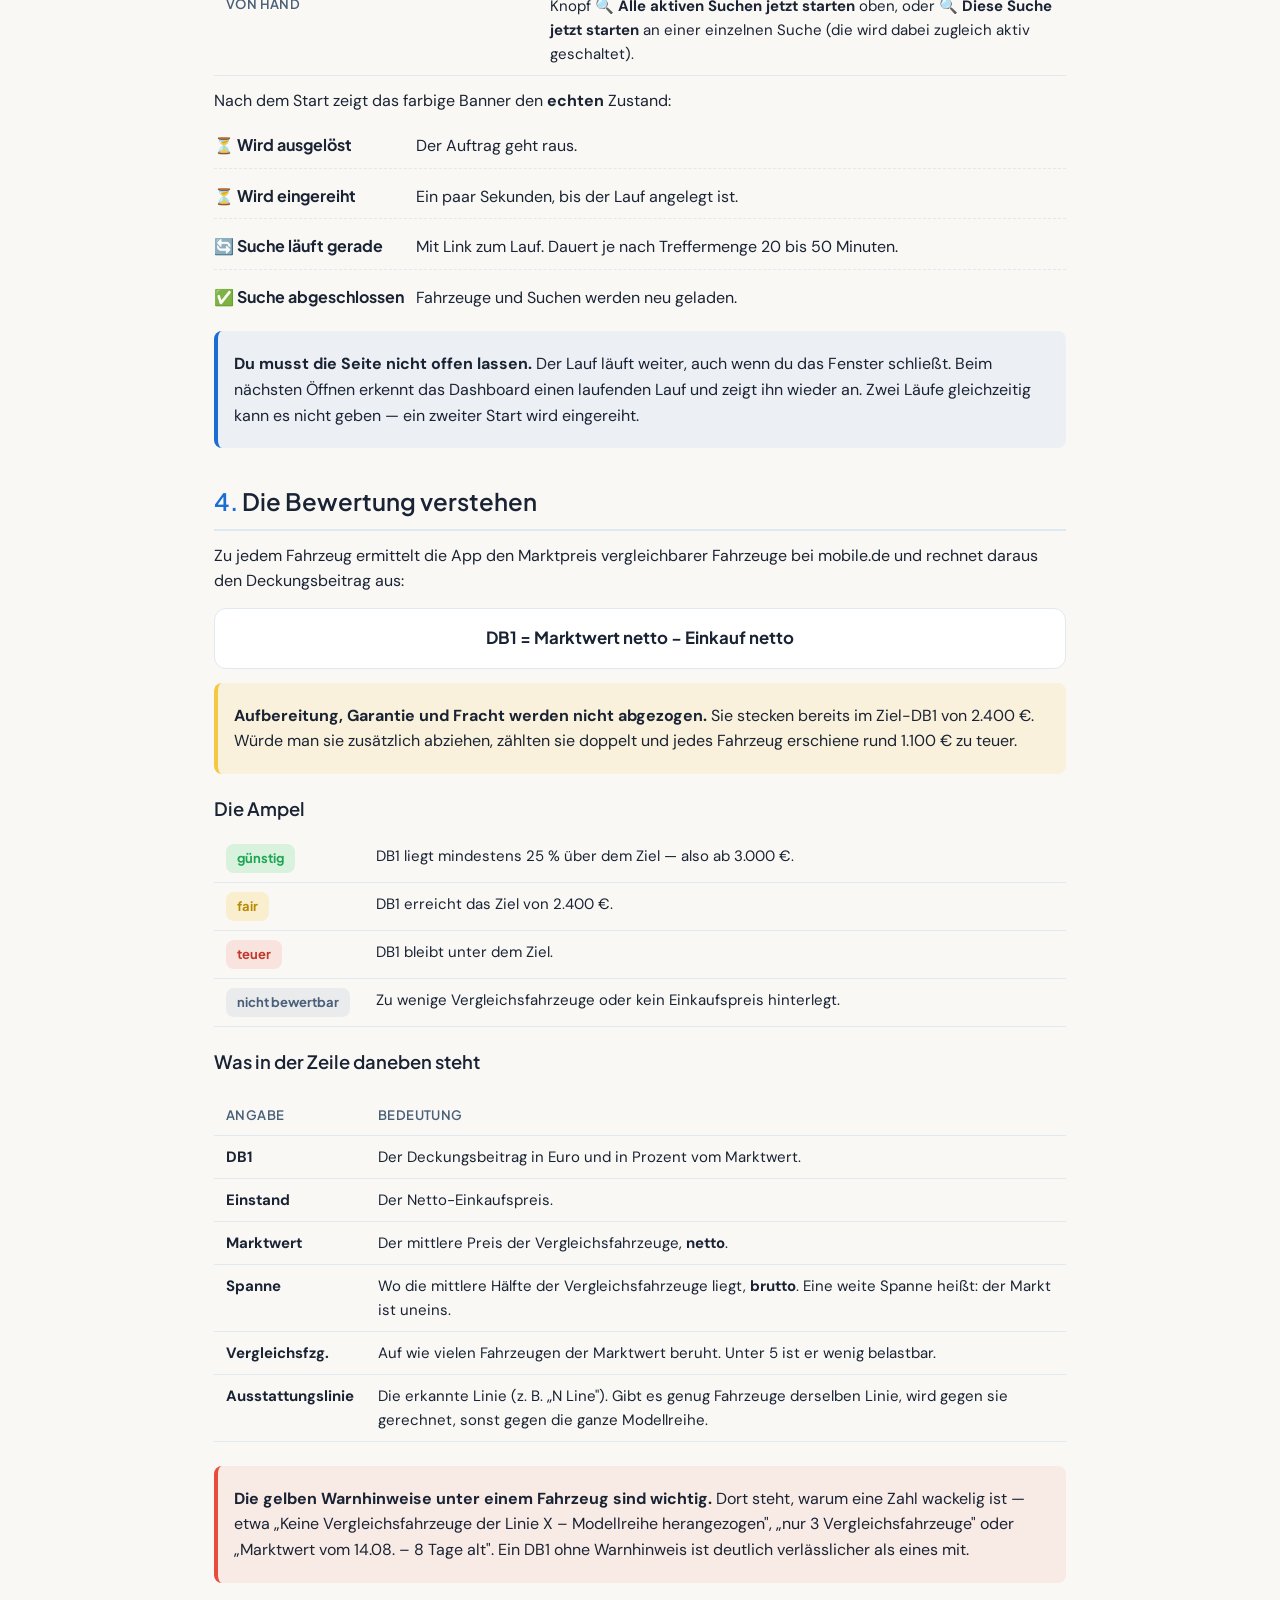
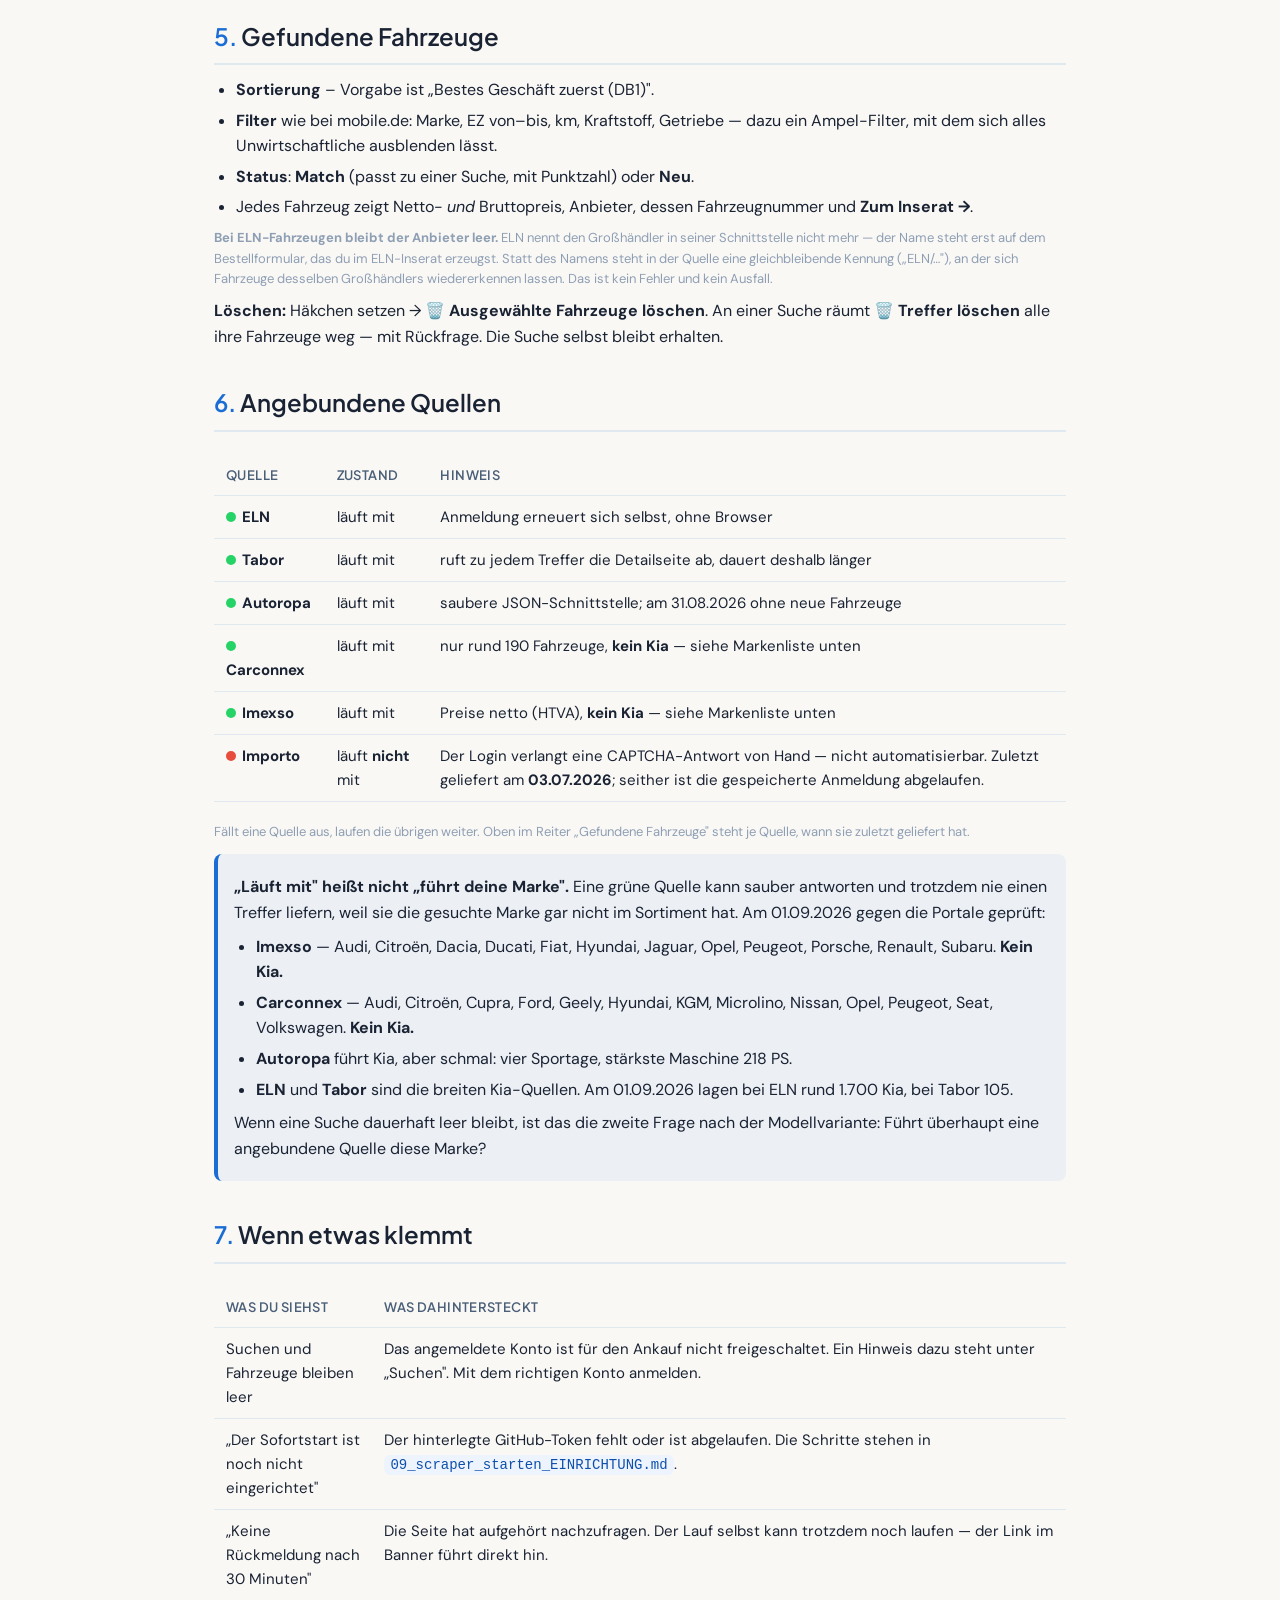
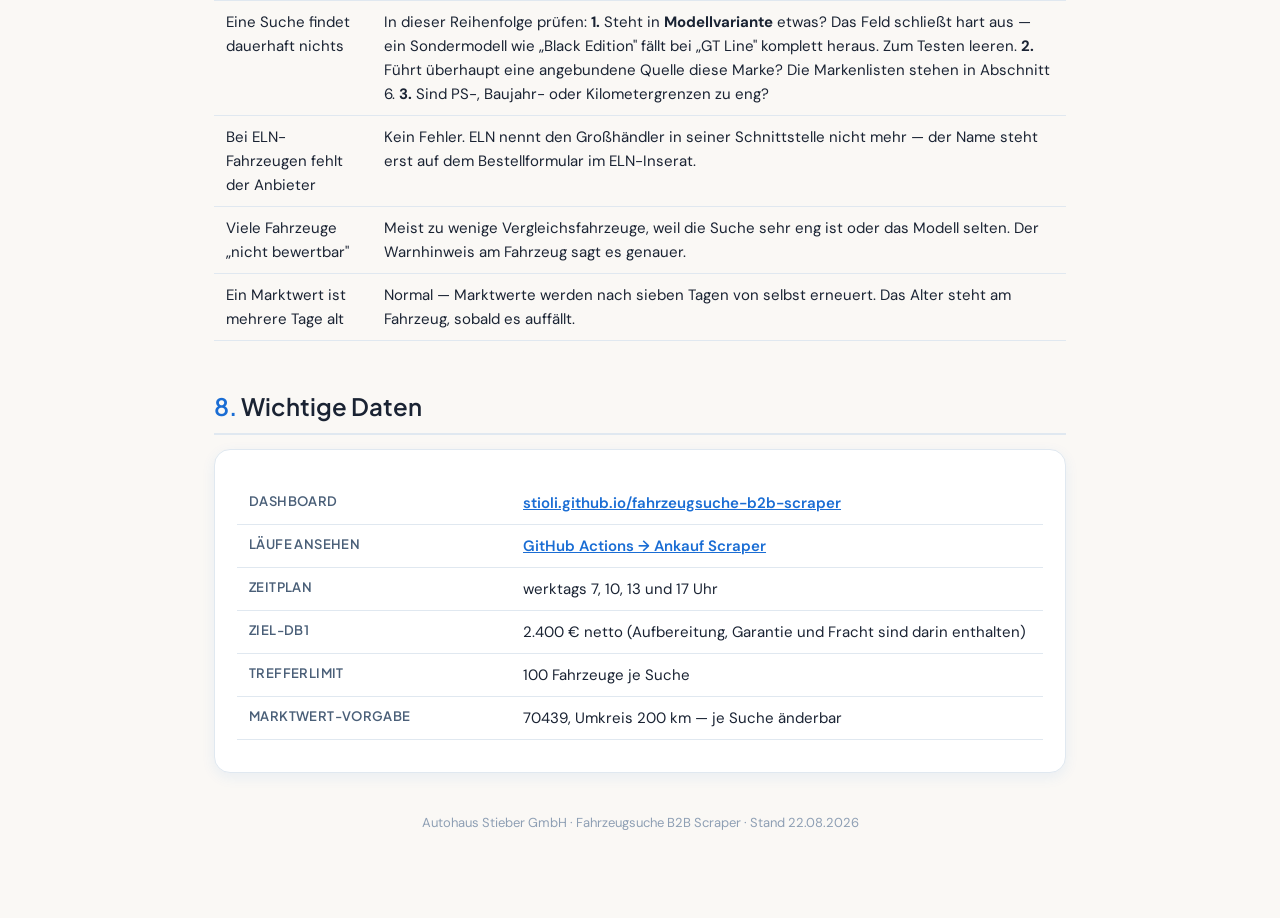
==== commit 3a2cad54: "Autoropa in der Markenliste ergaenzen Am 01.09. nachgeprueft, nachdem die Anmeldung stand: Autoropa " ====
--- a/ANLEITUNG.html
+++ b/ANLEITUNG.html
@@ -231,8 +231,9 @@
           Porsche, Renault, Subaru. <b>Kein Kia.</b></li>
       <li><b>Carconnex</b> — Audi, Citroën, Cupra, Ford, Geely, Hyundai, KGM, Microlino,
           Nissan, Opel, Peugeot, Seat, Volkswagen. <b>Kein Kia.</b></li>
-      <li><b>ELN</b> und <b>Tabor</b> führen Kia. Bei ELN lagen am 01.09.2026 rund 1.700 Kia,
-          bei Tabor 105.</li>
+      <li><b>Autoropa</b> führt Kia, aber schmal: vier Sportage, stärkste Maschine 218 PS.</li>
+      <li><b>ELN</b> und <b>Tabor</b> sind die breiten Kia-Quellen. Am 01.09.2026 lagen bei
+          ELN rund 1.700 Kia, bei Tabor 105.</li>
     </ul>
     <p>Wenn eine Suche dauerhaft leer bleibt, ist das die zweite Frage nach der Modellvariante:
        Führt überhaupt eine angebundene Quelle diese Marke?</p>
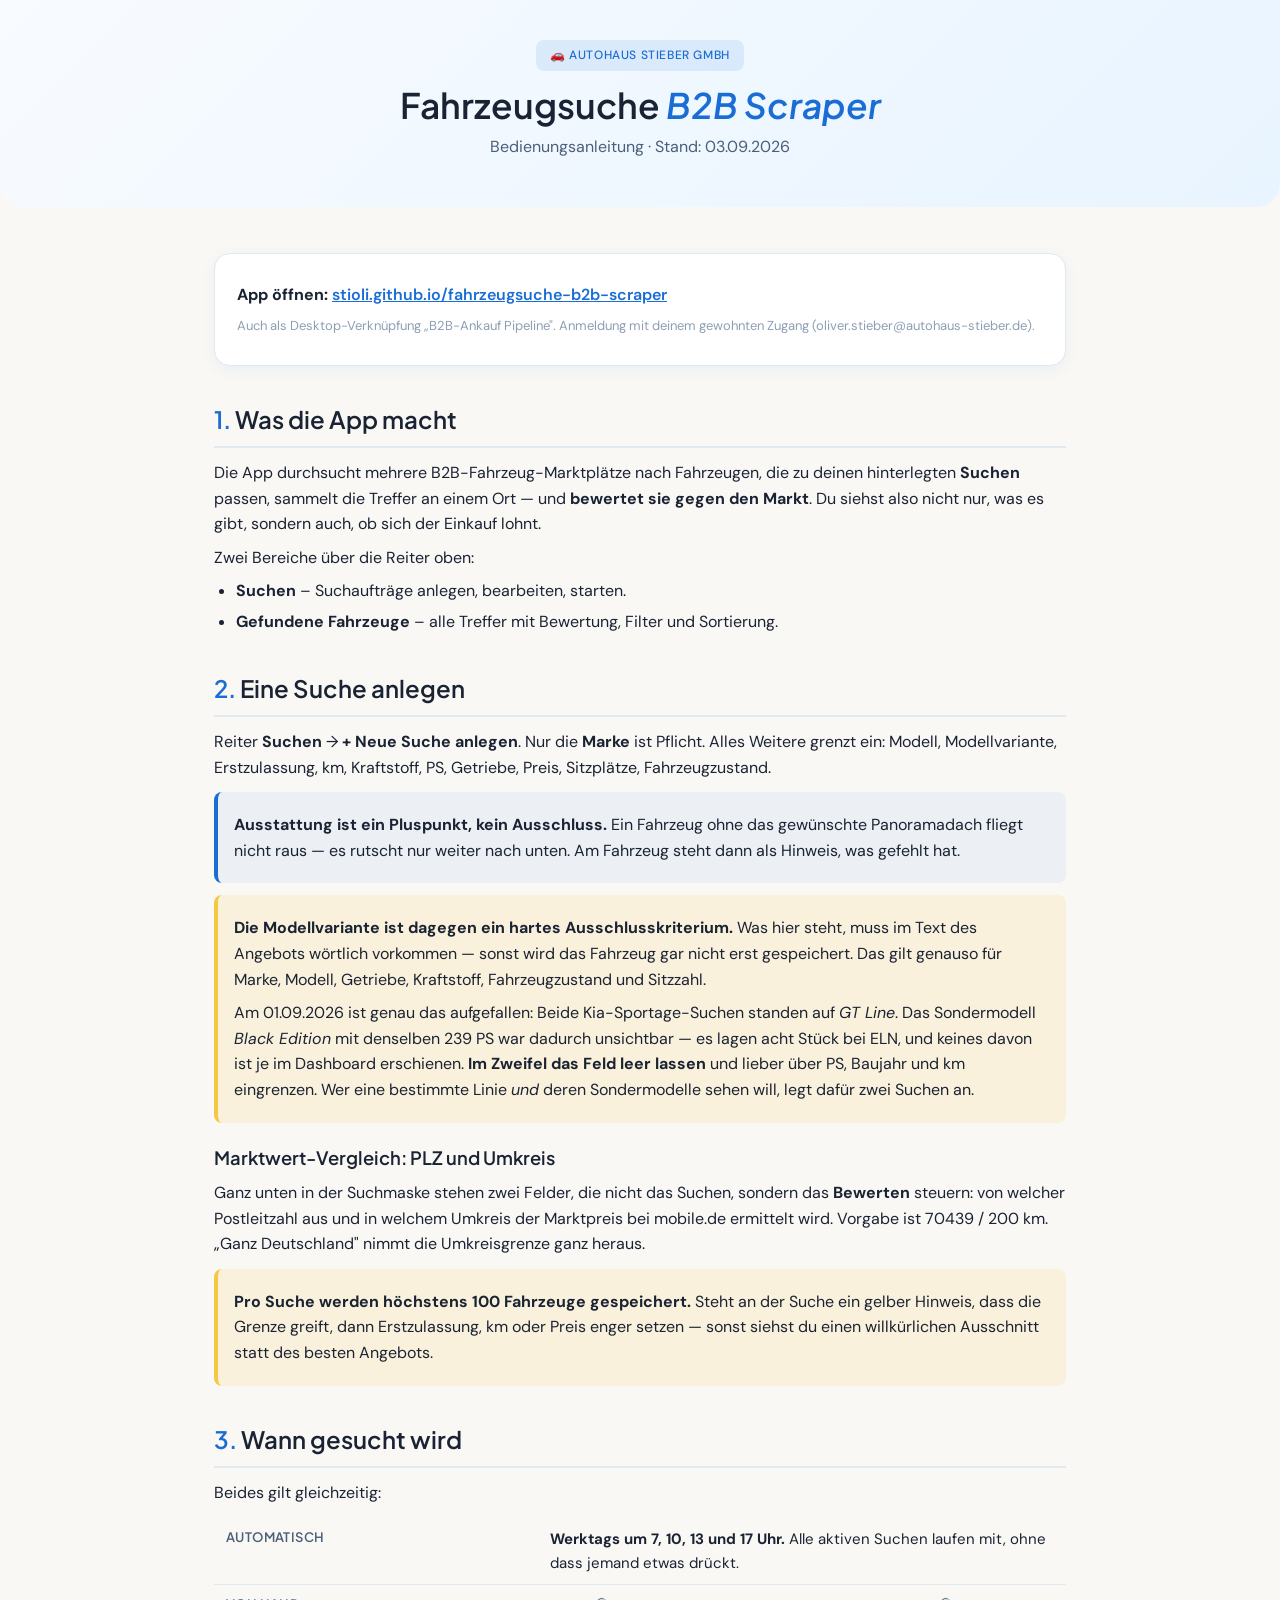
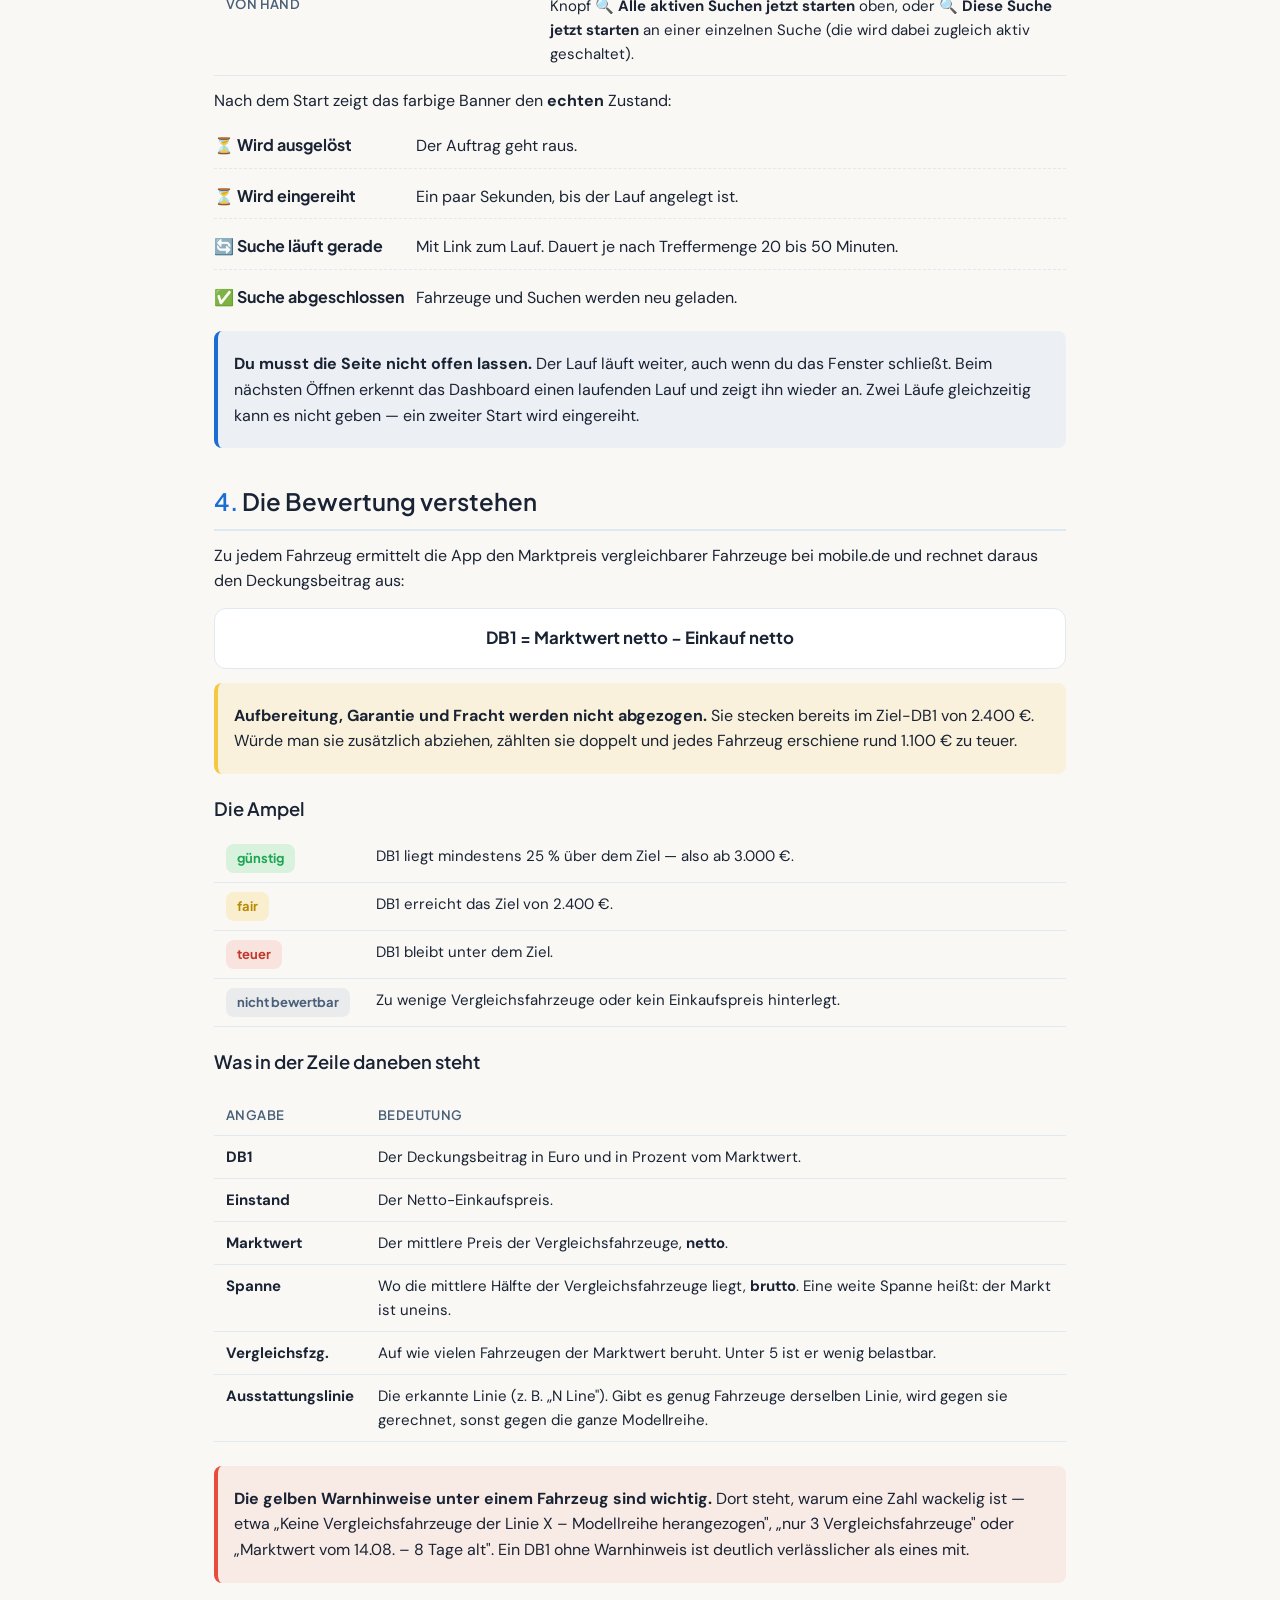
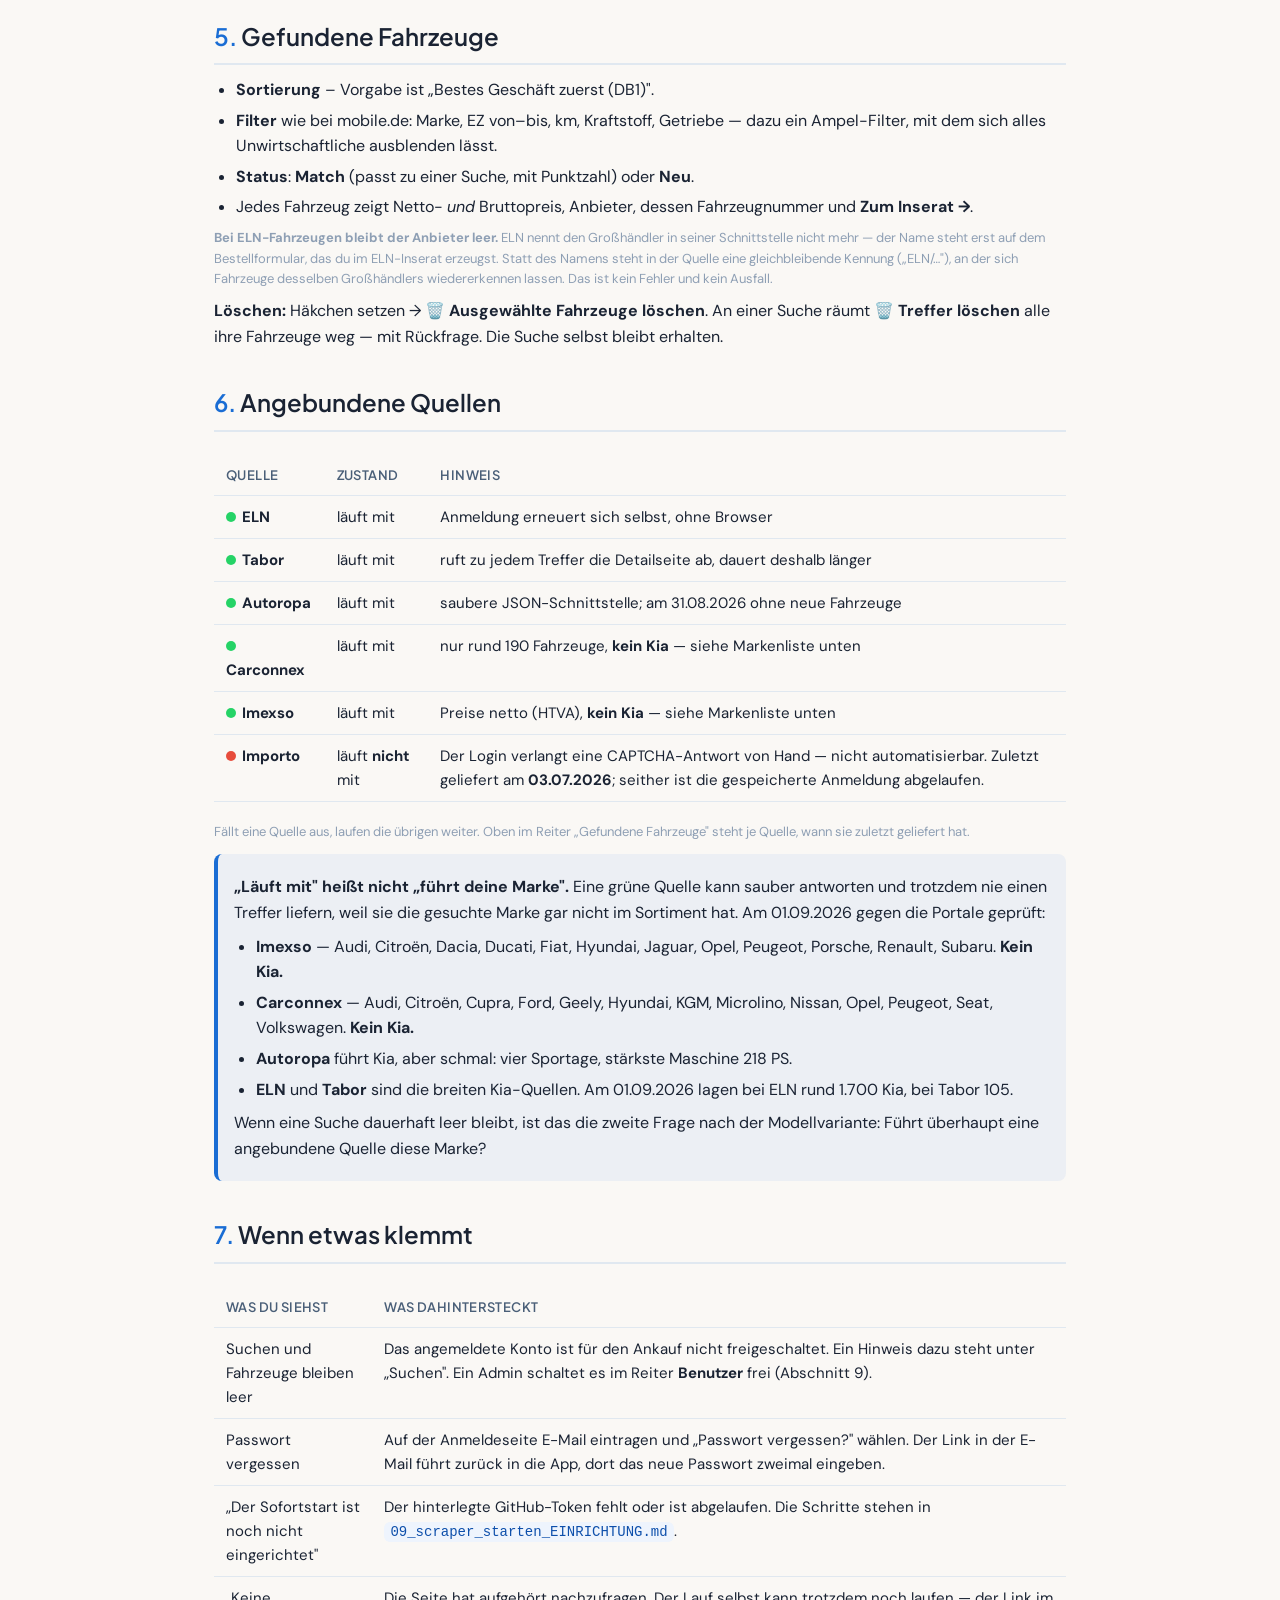
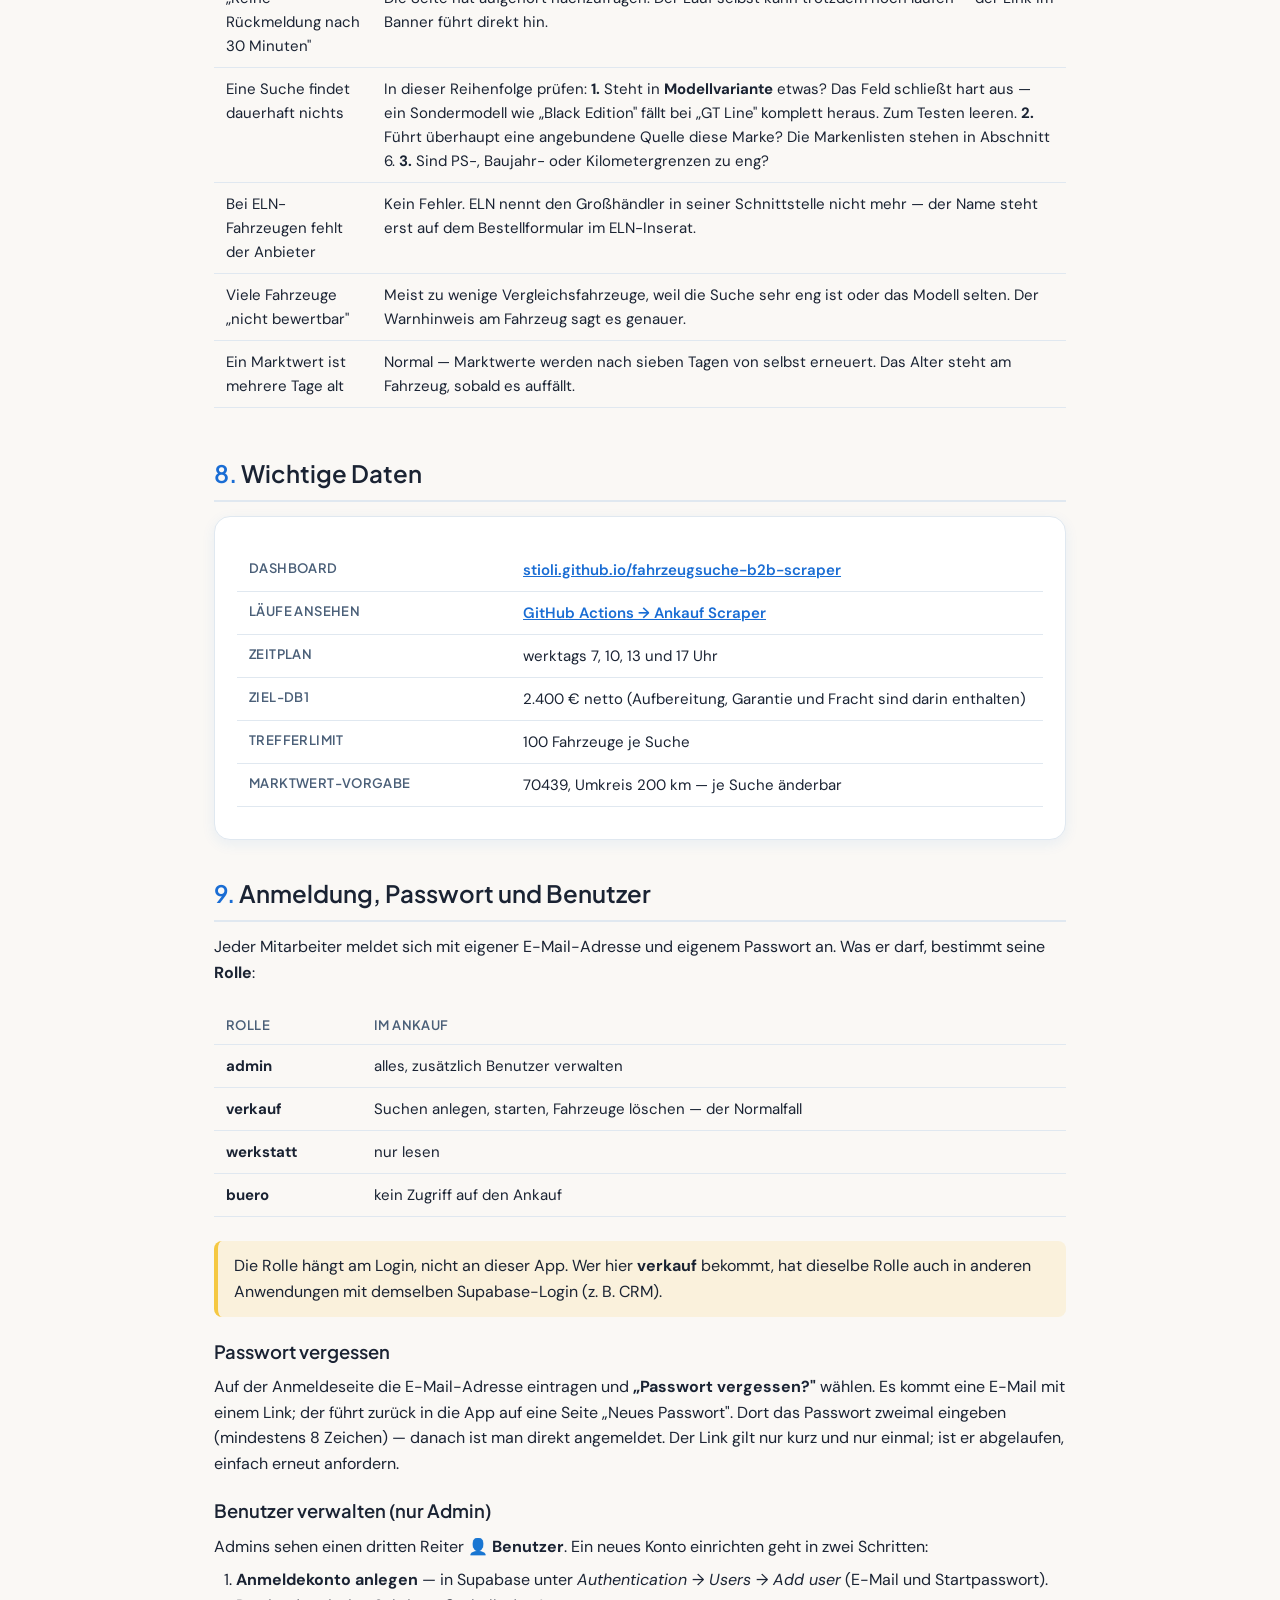
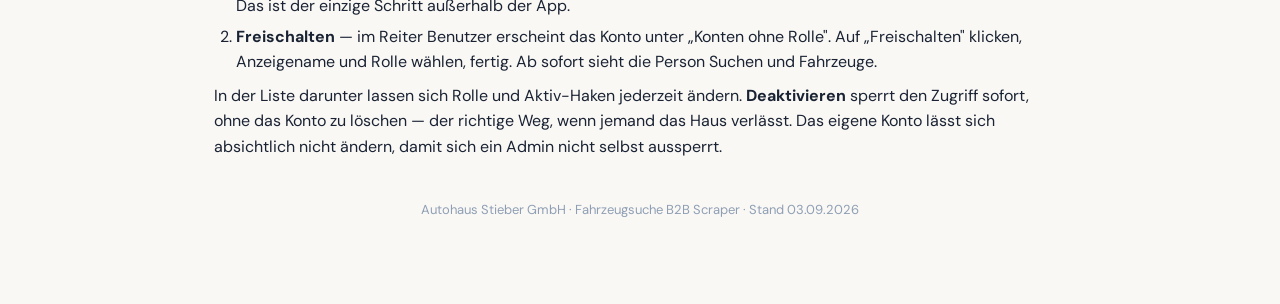
==== commit fb0e6753: "Passwort vergessen und Benutzerverwaltung im Dashboard Anmeldeseite bekommt "Passwort vergessen?": S" ====
--- a/ANLEITUNG.html
+++ b/ANLEITUNG.html
@@ -56,7 +56,7 @@
 <header>
   <div class="pill">&#128663; Autohaus Stieber GmbH</div>
   <h1>Fahrzeugsuche <em>B2B Scraper</em></h1>
-  <p>Bedienungsanleitung &middot; Stand: 22.08.2026</p>
+  <p>Bedienungsanleitung &middot; Stand: 03.09.2026</p>
 </header>
 
 <div class="wrap">
@@ -245,7 +245,11 @@
     <tr><th>Was du siehst</th><th>Was dahintersteckt</th></tr>
     <tr><td>Suchen und Fahrzeuge bleiben leer</td>
         <td>Das angemeldete Konto ist für den Ankauf nicht freigeschaltet. Ein Hinweis dazu
-            steht unter „Suchen". Mit dem richtigen Konto anmelden.</td></tr>
+            steht unter „Suchen". Ein Admin schaltet es im Reiter <b>Benutzer</b> frei
+            (Abschnitt 9).</td></tr>
+    <tr><td>Passwort vergessen</td>
+        <td>Auf der Anmeldeseite E-Mail eintragen und „Passwort vergessen?" wählen. Der Link
+            in der E-Mail führt zurück in die App, dort das neue Passwort zweimal eingeben.</td></tr>
     <tr><td>„Der Sofortstart ist noch nicht eingerichtet"</td>
         <td>Der hinterlegte GitHub-Token fehlt oder ist abgelaufen. Die Schritte stehen in
             <code>09_scraper_starten_EINRICHTUNG.md</code>.</td></tr>
@@ -282,8 +286,46 @@
     </table>
   </div>
 
+  <h2><span class="n">9.</span> Anmeldung, Passwort und Benutzer</h2>
+  <p>Jeder Mitarbeiter meldet sich mit eigener E-Mail-Adresse und eigenem Passwort an.
+     Was er darf, bestimmt seine <b>Rolle</b>:</p>
+  <div class="scroll">
+  <table>
+    <tr><th>Rolle</th><th>Im Ankauf</th></tr>
+    <tr><td><b>admin</b></td><td>alles, zusätzlich Benutzer verwalten</td></tr>
+    <tr><td><b>verkauf</b></td><td>Suchen anlegen, starten, Fahrzeuge löschen — der Normalfall</td></tr>
+    <tr><td><b>werkstatt</b></td><td>nur lesen</td></tr>
+    <tr><td><b>buero</b></td><td>kein Zugriff auf den Ankauf</td></tr>
+  </table>
+  </div>
+  <div class="box-warn">Die Rolle hängt am Login, nicht an dieser App. Wer hier <b>verkauf</b>
+    bekommt, hat dieselbe Rolle auch in anderen Anwendungen mit demselben Supabase-Login
+    (z.&nbsp;B. CRM).</div>
+
+  <h3>Passwort vergessen</h3>
+  <p>Auf der Anmeldeseite die E-Mail-Adresse eintragen und <b>„Passwort vergessen?"</b>
+     wählen. Es kommt eine E-Mail mit einem Link; der führt zurück in die App auf eine Seite
+     „Neues Passwort". Dort das Passwort zweimal eingeben (mindestens 8 Zeichen) — danach ist
+     man direkt angemeldet. Der Link gilt nur kurz und nur einmal; ist er abgelaufen, einfach
+     erneut anfordern.</p>
+
+  <h3>Benutzer verwalten (nur Admin)</h3>
+  <p>Admins sehen einen dritten Reiter <b>👤 Benutzer</b>. Ein neues Konto einrichten geht in
+     zwei Schritten:</p>
+  <ol>
+    <li><b>Anmeldekonto anlegen</b> — in Supabase unter <i>Authentication → Users → Add user</i>
+        (E-Mail und Startpasswort). Das ist der einzige Schritt außerhalb der App.</li>
+    <li><b>Freischalten</b> — im Reiter Benutzer erscheint das Konto unter „Konten ohne Rolle".
+        Auf „Freischalten" klicken, Anzeigename und Rolle wählen, fertig. Ab sofort sieht die
+        Person Suchen und Fahrzeuge.</li>
+  </ol>
+  <p>In der Liste darunter lassen sich Rolle und Aktiv-Haken jederzeit ändern. <b>Deaktivieren</b>
+     sperrt den Zugriff sofort, ohne das Konto zu löschen — der richtige Weg, wenn jemand das
+     Haus verlässt. Das eigene Konto lässt sich absichtlich nicht ändern, damit sich ein Admin
+     nicht selbst aussperrt.</p>
+
   <footer>
-    Autohaus Stieber GmbH &middot; Fahrzeugsuche B2B Scraper &middot; Stand 22.08.2026
+    Autohaus Stieber GmbH &middot; Fahrzeugsuche B2B Scraper &middot; Stand 03.09.2026
   </footer>
 
 </div>
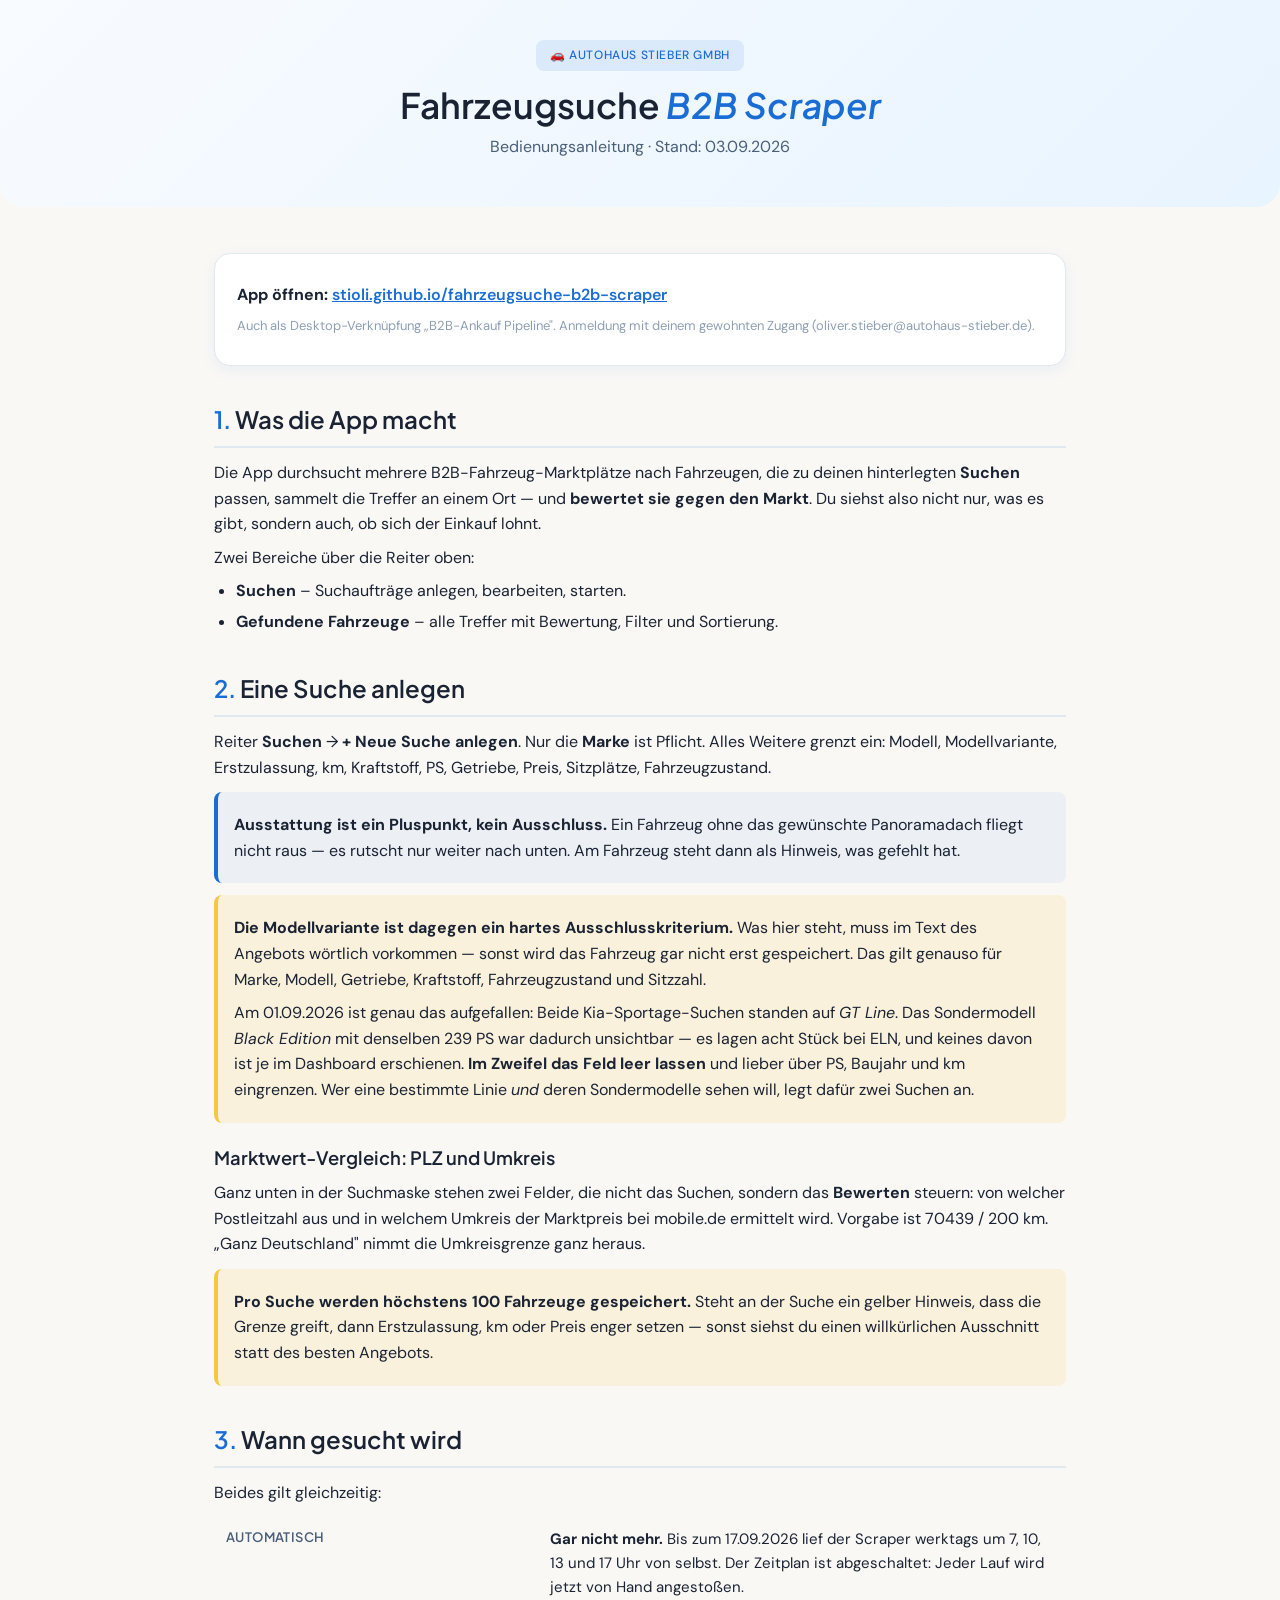
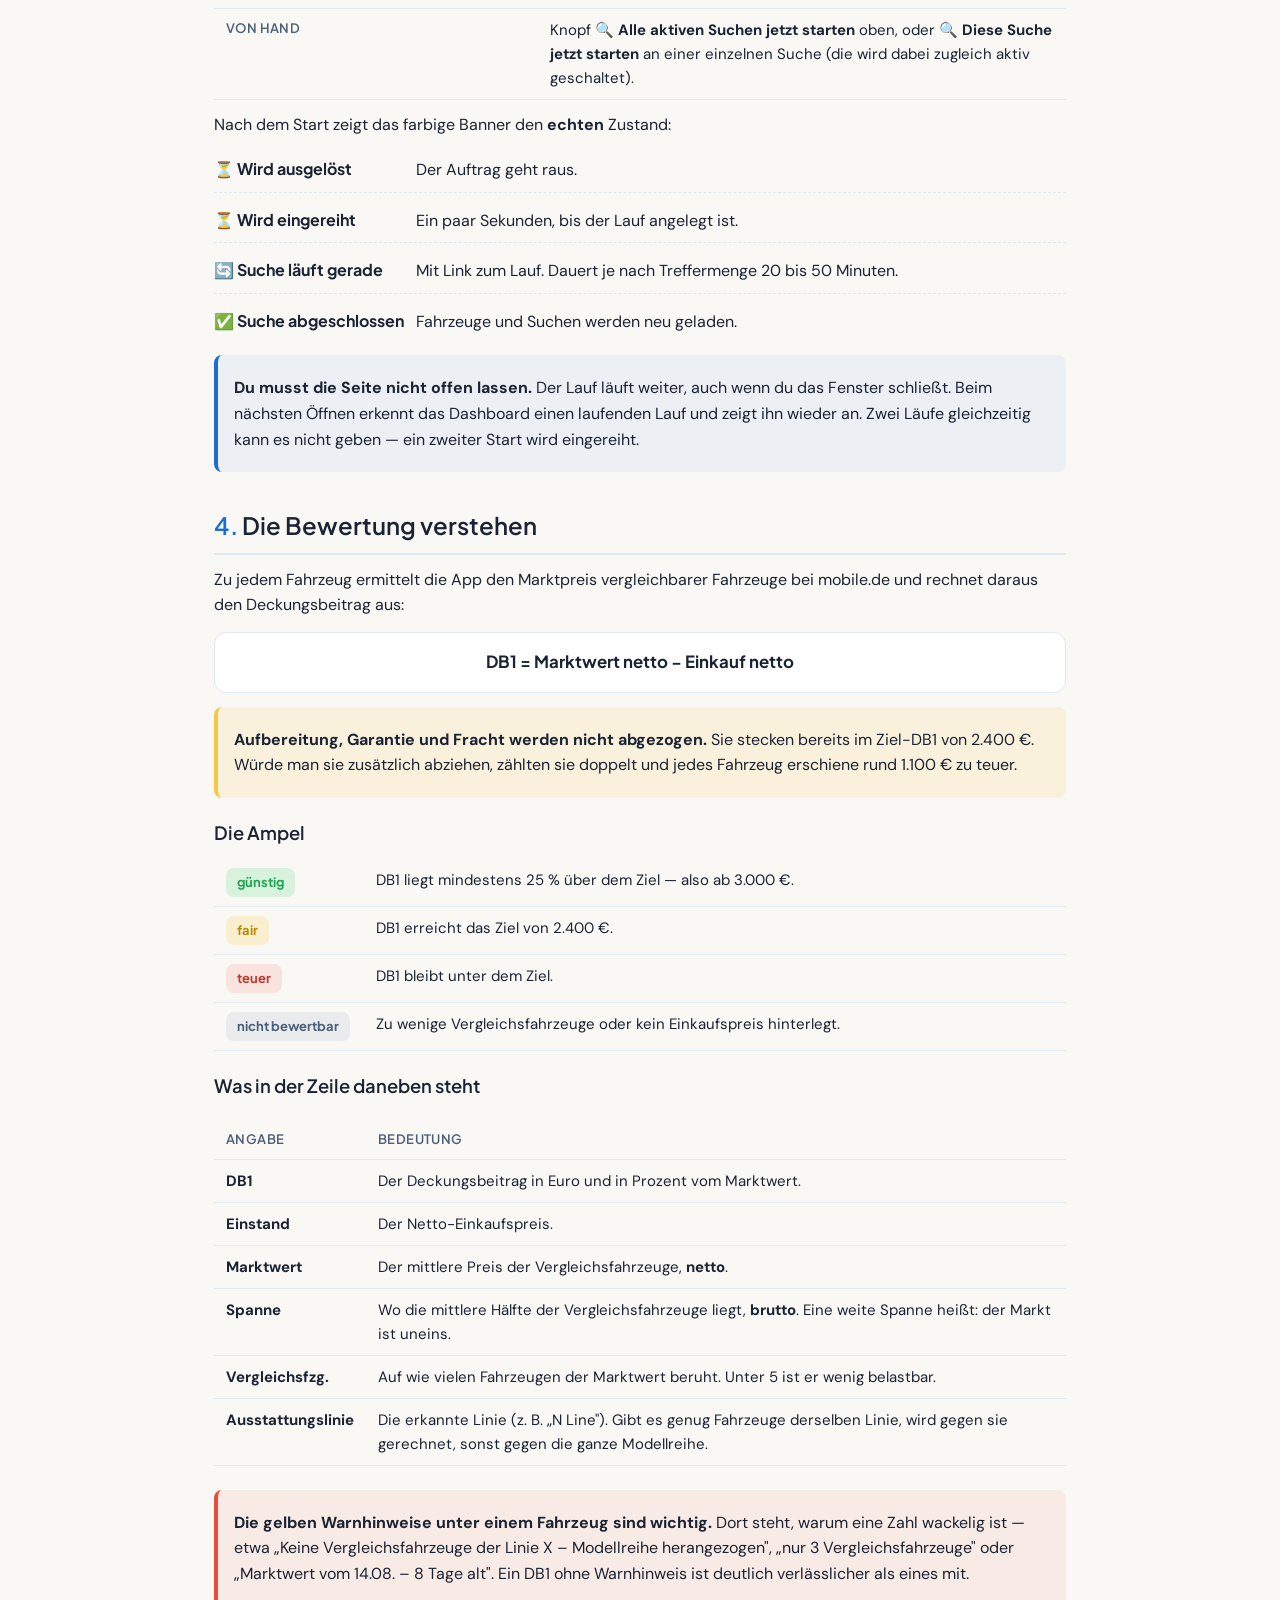
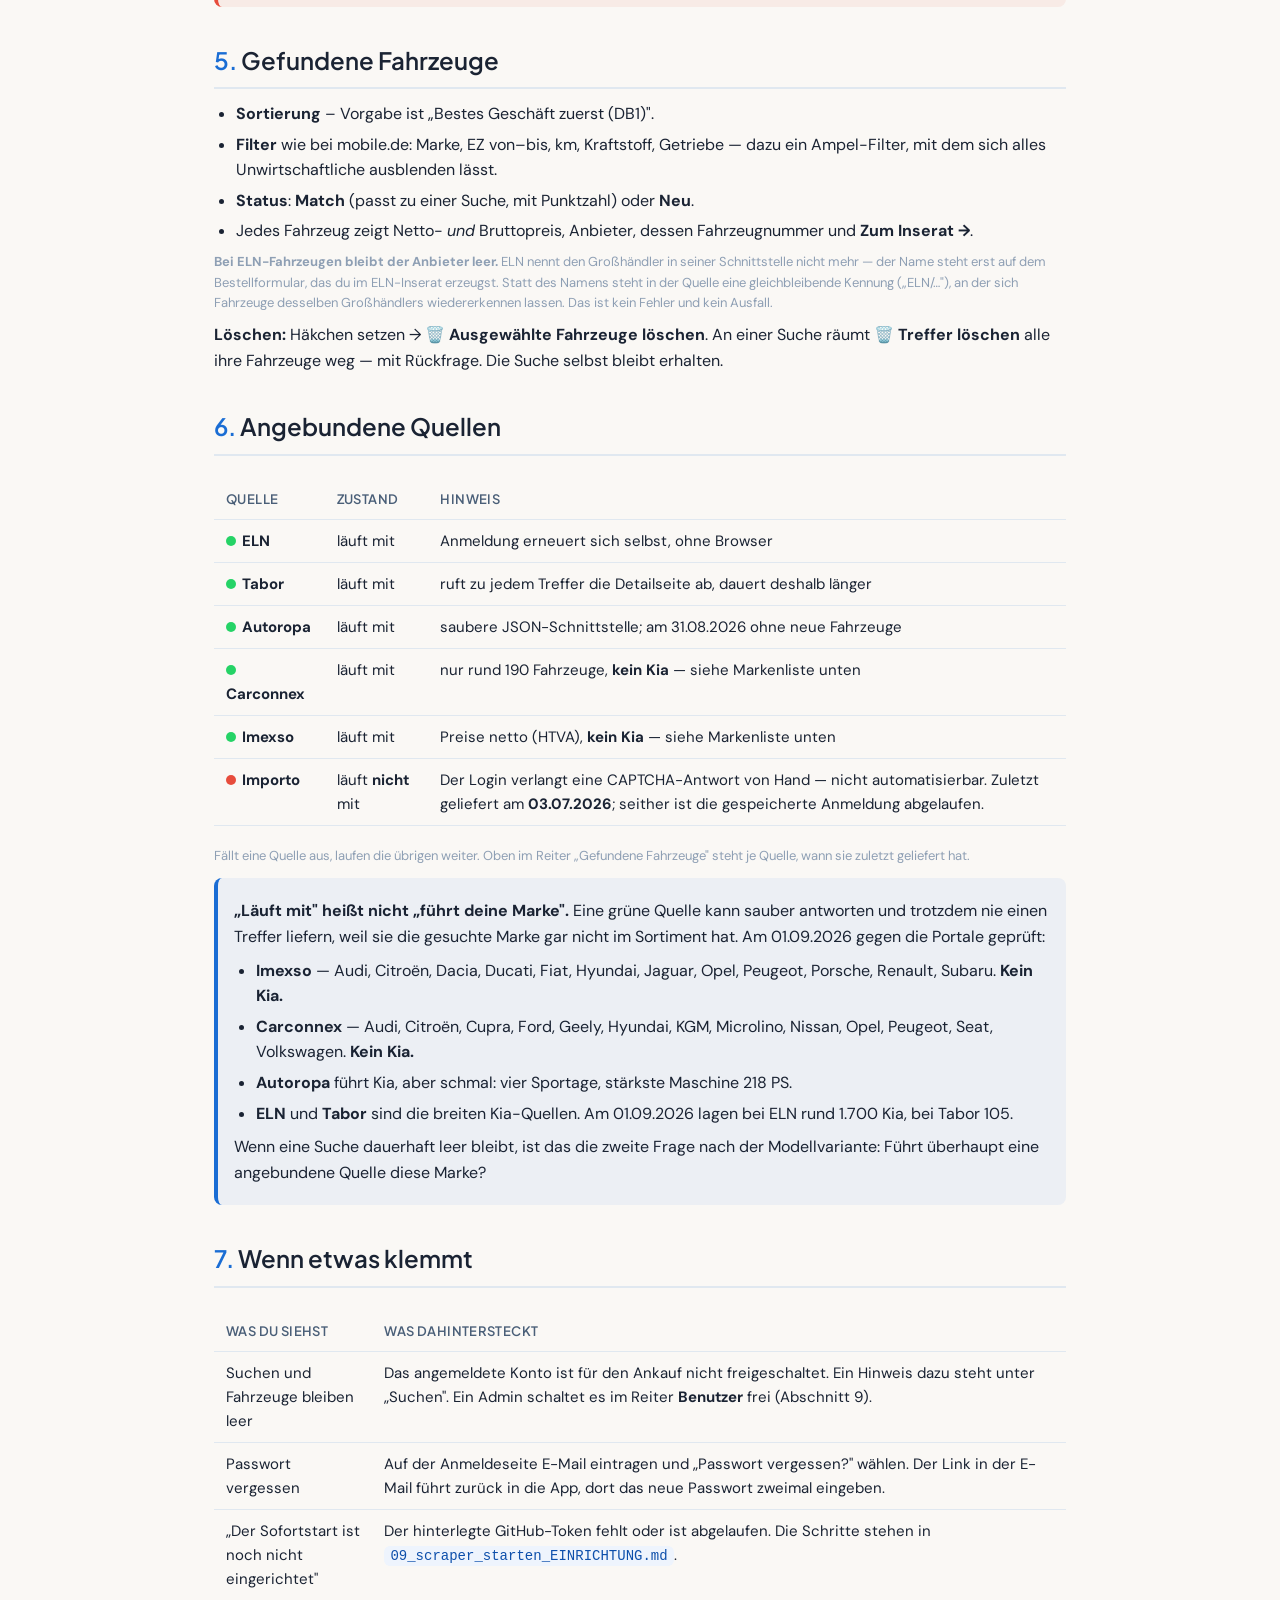
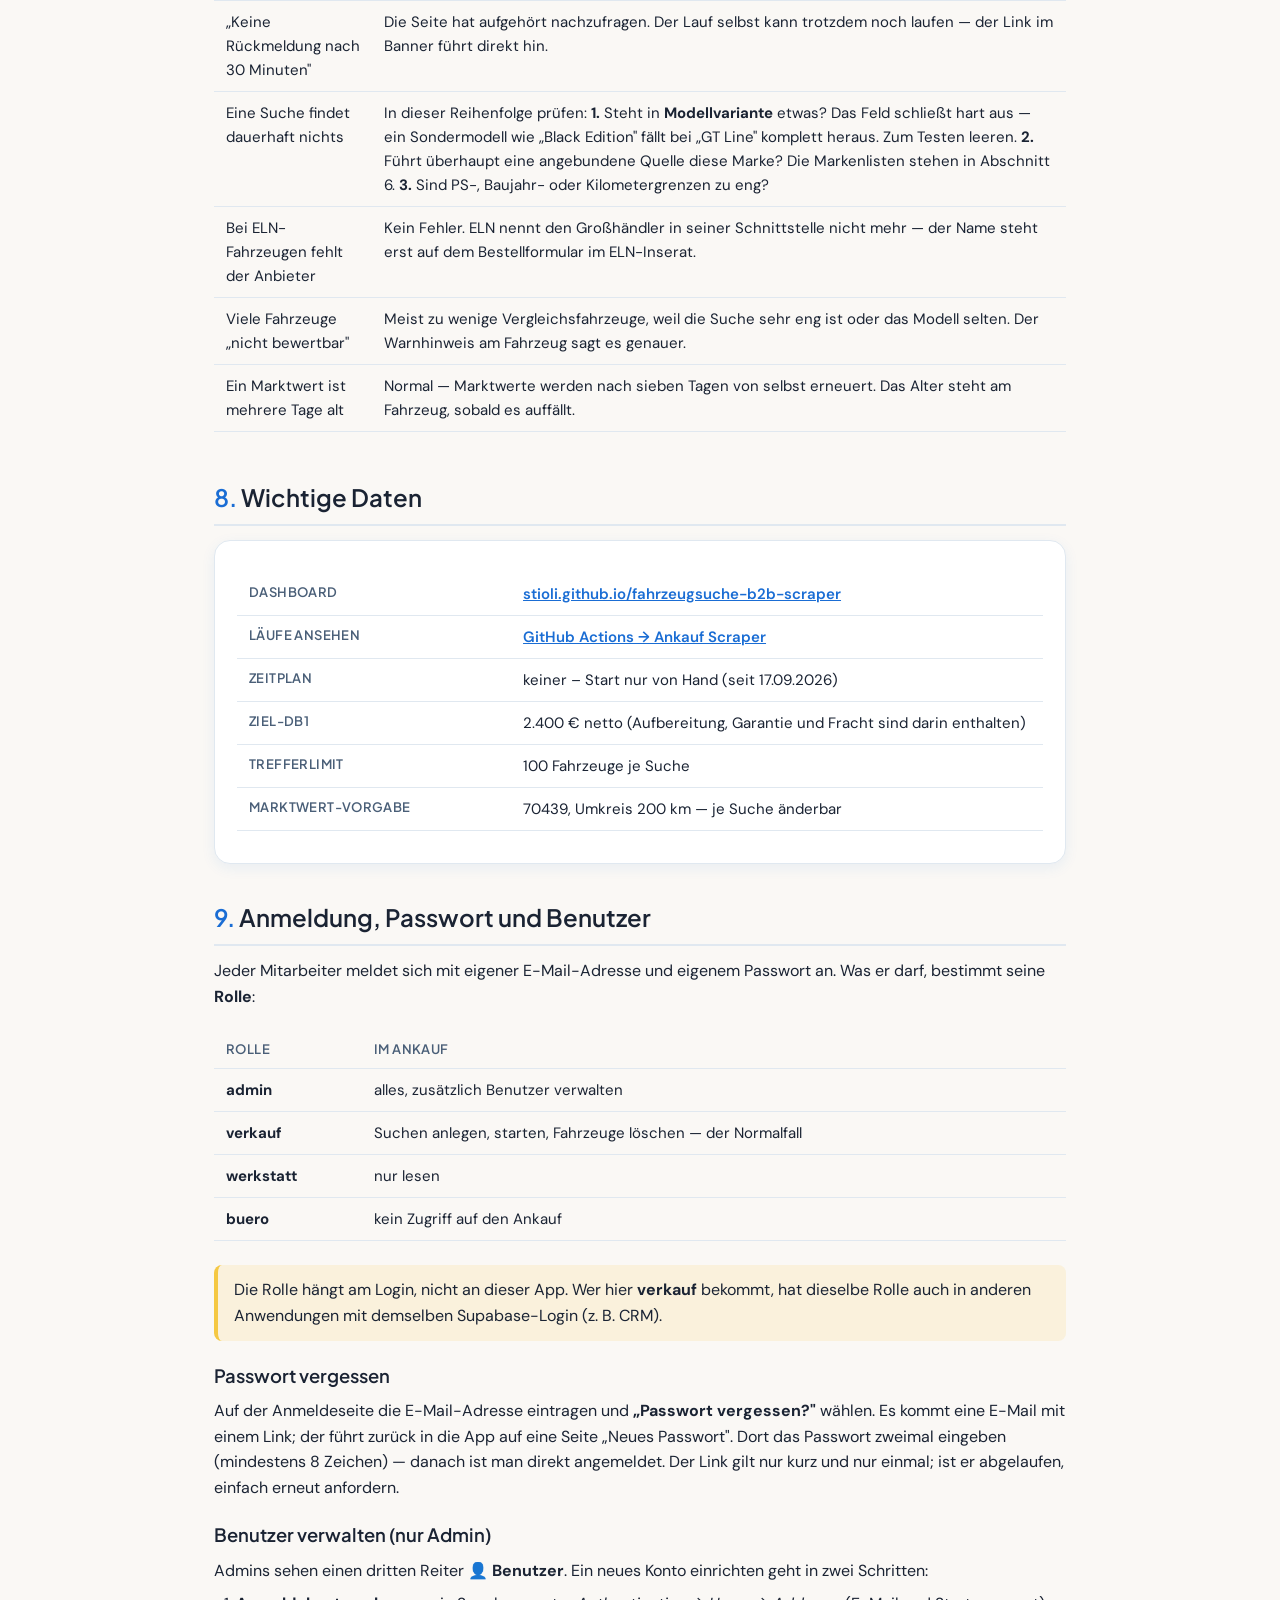
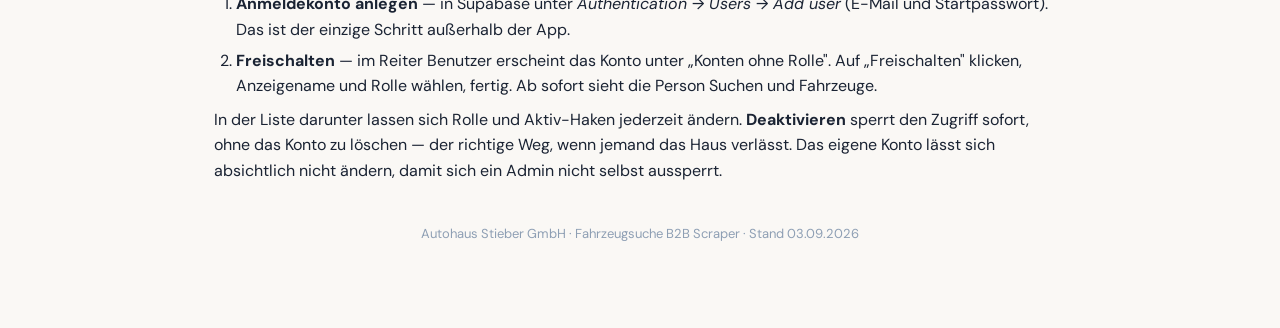
==== commit c1276963: "Dashboard v1.2 - Versionsanzeige, Knopf "ALLE Fahrzeuge loeschen", Zeitplan-Texte berichtigt Holt de" ====
--- a/ANLEITUNG.html
+++ b/ANLEITUNG.html
@@ -119,8 +119,9 @@
   <table>
     <tr>
       <th style="width:38%">Automatisch</th>
-      <td><b>Werktags um 7, 10, 13 und 17 Uhr.</b> Alle aktiven Suchen laufen mit, ohne dass
-          jemand etwas drückt.</td>
+      <td><b>Gar nicht mehr.</b> Bis zum 17.09.2026 lief der Scraper werktags um 7, 10, 13 und
+          17 Uhr von selbst. Der Zeitplan ist abgeschaltet: Jeder Lauf wird jetzt von Hand
+          angestoßen.</td>
     </tr>
     <tr>
       <th>Von Hand</th>
@@ -279,7 +280,7 @@
     <table>
       <tr><th style="width:34%">Dashboard</th><td><a href="https://stioli.github.io/fahrzeugsuche-b2b-scraper/">stioli.github.io/fahrzeugsuche-b2b-scraper</a></td></tr>
       <tr><th>Läufe ansehen</th><td><a href="https://github.com/Stioli/claude-ki/actions/workflows/ankauf-scraper.yml">GitHub Actions → Ankauf Scraper</a></td></tr>
-      <tr><th>Zeitplan</th><td>werktags 7, 10, 13 und 17 Uhr</td></tr>
+      <tr><th>Zeitplan</th><td>keiner &ndash; Start nur von Hand (seit 17.09.2026)</td></tr>
       <tr><th>Ziel-DB1</th><td>2.400 € netto (Aufbereitung, Garantie und Fracht sind darin enthalten)</td></tr>
       <tr><th>Trefferlimit</th><td>100 Fahrzeuge je Suche</td></tr>
       <tr><th>Marktwert-Vorgabe</th><td>70439, Umkreis 200 km — je Suche änderbar</td></tr>
